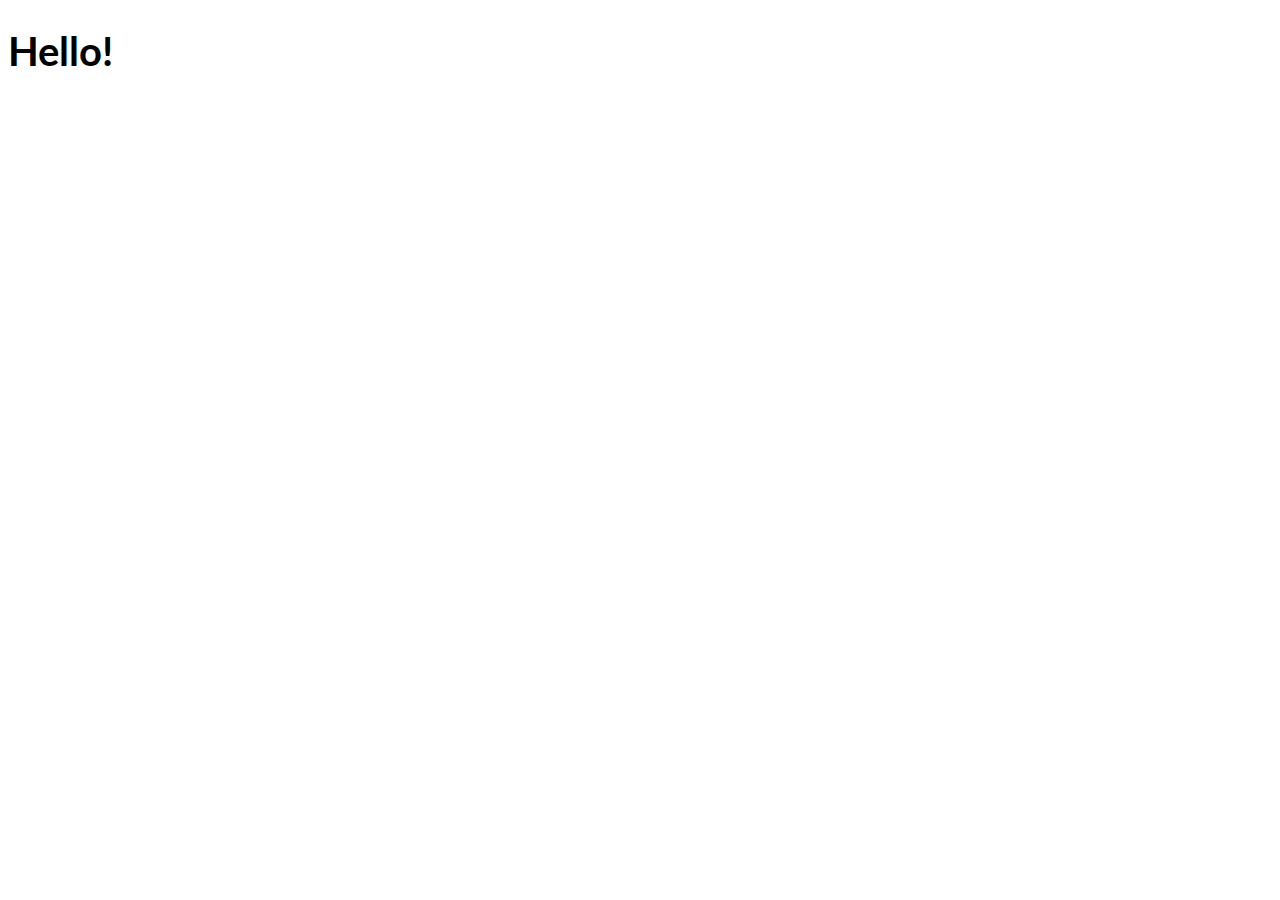
==== index.html @ 5c980ae7 "Add files via upload" ====
<!DOCTYPE html>

<html>

<title>Cydia Repo by Sean Staffiery</title>

<head>
    <link href="https://fonts.googleapis.com/css2?family=Lato&display=swap" rel="stylesheet"> 
    <link href="assets/css/style.css" rel="stylesheet">
</head>

<body>

  <section>
    <div class="content">
        <h1>Hello!</h1>
    
    </div>
  </section>


</body>

</html>
---- assets/css/style.css ----
.content {
    font-size: 20px;
    font-family: 'Lato', sans-serif;
}
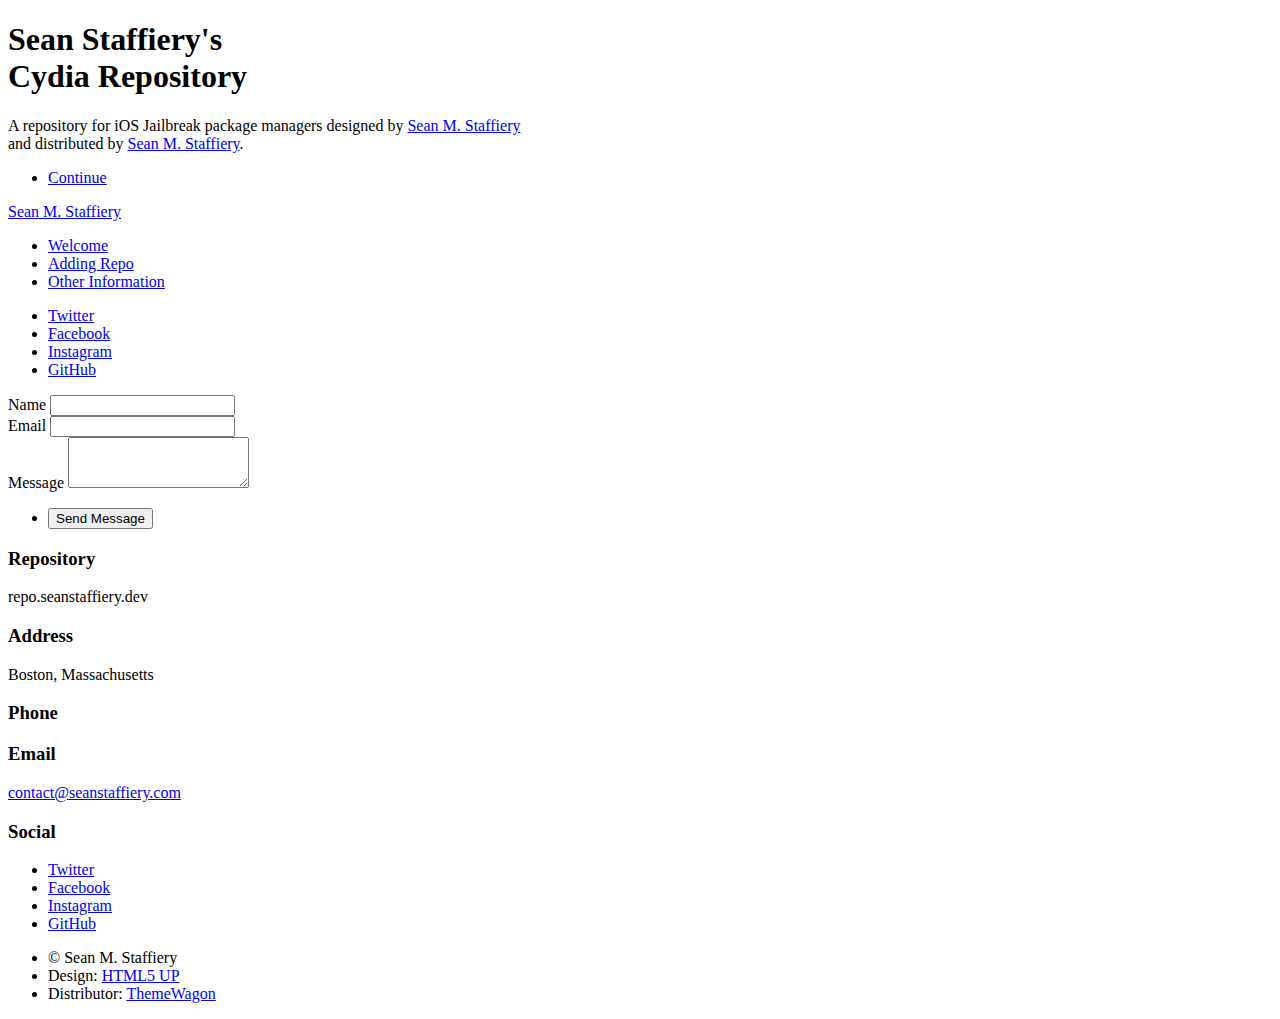
==== commit ee3a1dff: "Website" ====
--- a/index.html
+++ b/index.html
@@ -1,24 +1,117 @@
-<!DOCTYPE html>
+<!DOCTYPE HTML>
+<!--
+	Massively by HTML5 UP
+	html5up.net | @ajlkn
+	Free for personal and commercial use under the CCA 3.0 license (html5up.net/license)
+-->
+<html>
+	<head>
+		<title>Cydia Repo - Sean Staffiery</title>
+		<meta charset="utf-8" />
+		<meta name="viewport" content="width=device-width, initial-scale=1, user-scalable=no" />
+		<link rel="stylesheet" href="assets/css/main.css" />
+		<noscript><link rel="stylesheet" href="assets/css/noscript.css" /></noscript>
+	</head>
+	<body class="is-loading">
 
-<html>
+		<!-- Wrapper -->
+			<div id="wrapper" class="fade-in">
 
-<title>Cydia Repo by Sean Staffiery</title>
+				<!-- Intro -->
+					<div id="intro">
+						<h1>Sean Staffiery's<br />
+						Cydia Repository</h1>
+						<p>A repository for iOS Jailbreak package managers designed by <a href="https://seanstaffiery.com">Sean M. Staffiery</a><br />
+						and distributed by <a href="https://seanstaffiery.com">Sean M. Staffiery</a>.</p>
+						<ul class="actions">
+							<li><a href="#header" class="button icon solo fa-arrow-down scrolly">Continue</a></li>
+						</ul>
+					</div>
 
-<head>
-    <link href="https://fonts.googleapis.com/css2?family=Lato&display=swap" rel="stylesheet"> 
-    <link href="assets/css/style.css" rel="stylesheet">
-</head>
+				<!-- Header -->
+					<header id="header">
+						<a href="index.html" class="logo">Sean M. Staffiery</a>
+					</header>
 
-<body>
+				<!-- Nav -->
+					<nav id="nav">
+						<ul class="links">
+							<li class="active"><a href="index.html">Welcome</a></li>
+							<li><a href="generic.html">Adding Repo</a></li>
+							<li><a href="elements.html">Other Information</a></li>
+						</ul>
+						<ul class="icons">
+							<li><a href="https://www.twitter.com/StaffierySean" class="icon fa-twitter"><span class="label">Twitter</span></a></li>
+							<li><a href="https://www.facebook.com/SeanMStaffiery" class="icon fa-facebook"><span class="label">Facebook</span></a></li>
+							<li><a href="https://www.instagram.com/SeanMStaffiery" class="icon fa-instagram"><span class="label">Instagram</span></a></li>
+							<li><a href="https://github.com/seanstaffiery" class="icon fa-github"><span class="label">GitHub</span></a></li>
+						</ul>
+					</nav>
 
-  <section>
-    <div class="content">
-        <h1>Hello!</h1>
-    
-    </div>
-  </section>
+				<!-- Footer -->
+					<footer id="footer">
+						<section>
+							<form method="post" action="#">
+								<div class="field">
+									<label for="name">Name</label>
+									<input type="text" name="name" id="name" />
+								</div>
+								<div class="field">
+									<label for="email">Email</label>
+									<input type="text" name="email" id="email" />
+								</div>
+								<div class="field">
+									<label for="message">Message</label>
+									<textarea name="message" id="message" rows="3"></textarea>
+								</div>
+								<ul class="actions">
+									<li><input type="submit" value="Send Message" /></li>
+								</ul>
+							</form>
+						</section>
+						<section class="split contact">
+							<section class="alt">
+								<h3>Repository</h3>
+								<p>repo.seanstaffiery.dev</p>
+							</section>
+							<section>
+								<h3>Address</h3>
+								<p>Boston, Massachusetts</p>
+							</section>
+							<section>
+								<h3>Phone</h3>
+								<p><a href="#"></a></p>
+							</section>
+							<section>
+								<h3>Email</h3>
+								<p><a href="contact@seanstaffiery.com">contact@seanstaffiery.com</a></p>
+							</section>
+							<section>
+								<h3>Social</h3>
+								<ul class="icons alt">
+									<li><a href="https://www.twitter.com/StaffierySean" class="icon alt fa-twitter"><span class="label">Twitter</span></a></li>
+									<li><a href="https://www.facebook.com/SeanMStaffiery" class="icon alt fa-facebook"><span class="label">Facebook</span></a></li>
+									<li><a href="https://www.instagram.com/SeanMStaffiery" class="icon alt fa-instagram"><span class="label">Instagram</span></a></li>
+									<li><a href="https://github.com/senastaffiery" class="icon alt fa-github"><span class="label">GitHub</span></a></li>
+								</ul>
+							</section>
+						</section>
+					</footer>
 
+				<!-- Copyright -->
+					<div id="copyright">
+						<ul><li>&copy; Sean M. Staffiery</li><li>Design: <a href="https://html5up.net">HTML5 UP</a></li><li>Distributor: <a href="https://themewagon.com">ThemeWagon</a></li></ul>
+					</div>
 
-</body>
+			</div>
 
+		<!-- Scripts -->
+			<script src="assets/js/jquery.min.js"></script>
+			<script src="assets/js/jquery.scrollex.min.js"></script>
+			<script src="assets/js/jquery.scrolly.min.js"></script>
+			<script src="assets/js/skel.min.js"></script>
+			<script src="assets/js/util.js"></script>
+			<script src="assets/js/main.js"></script>
+
+	</body>
 </html>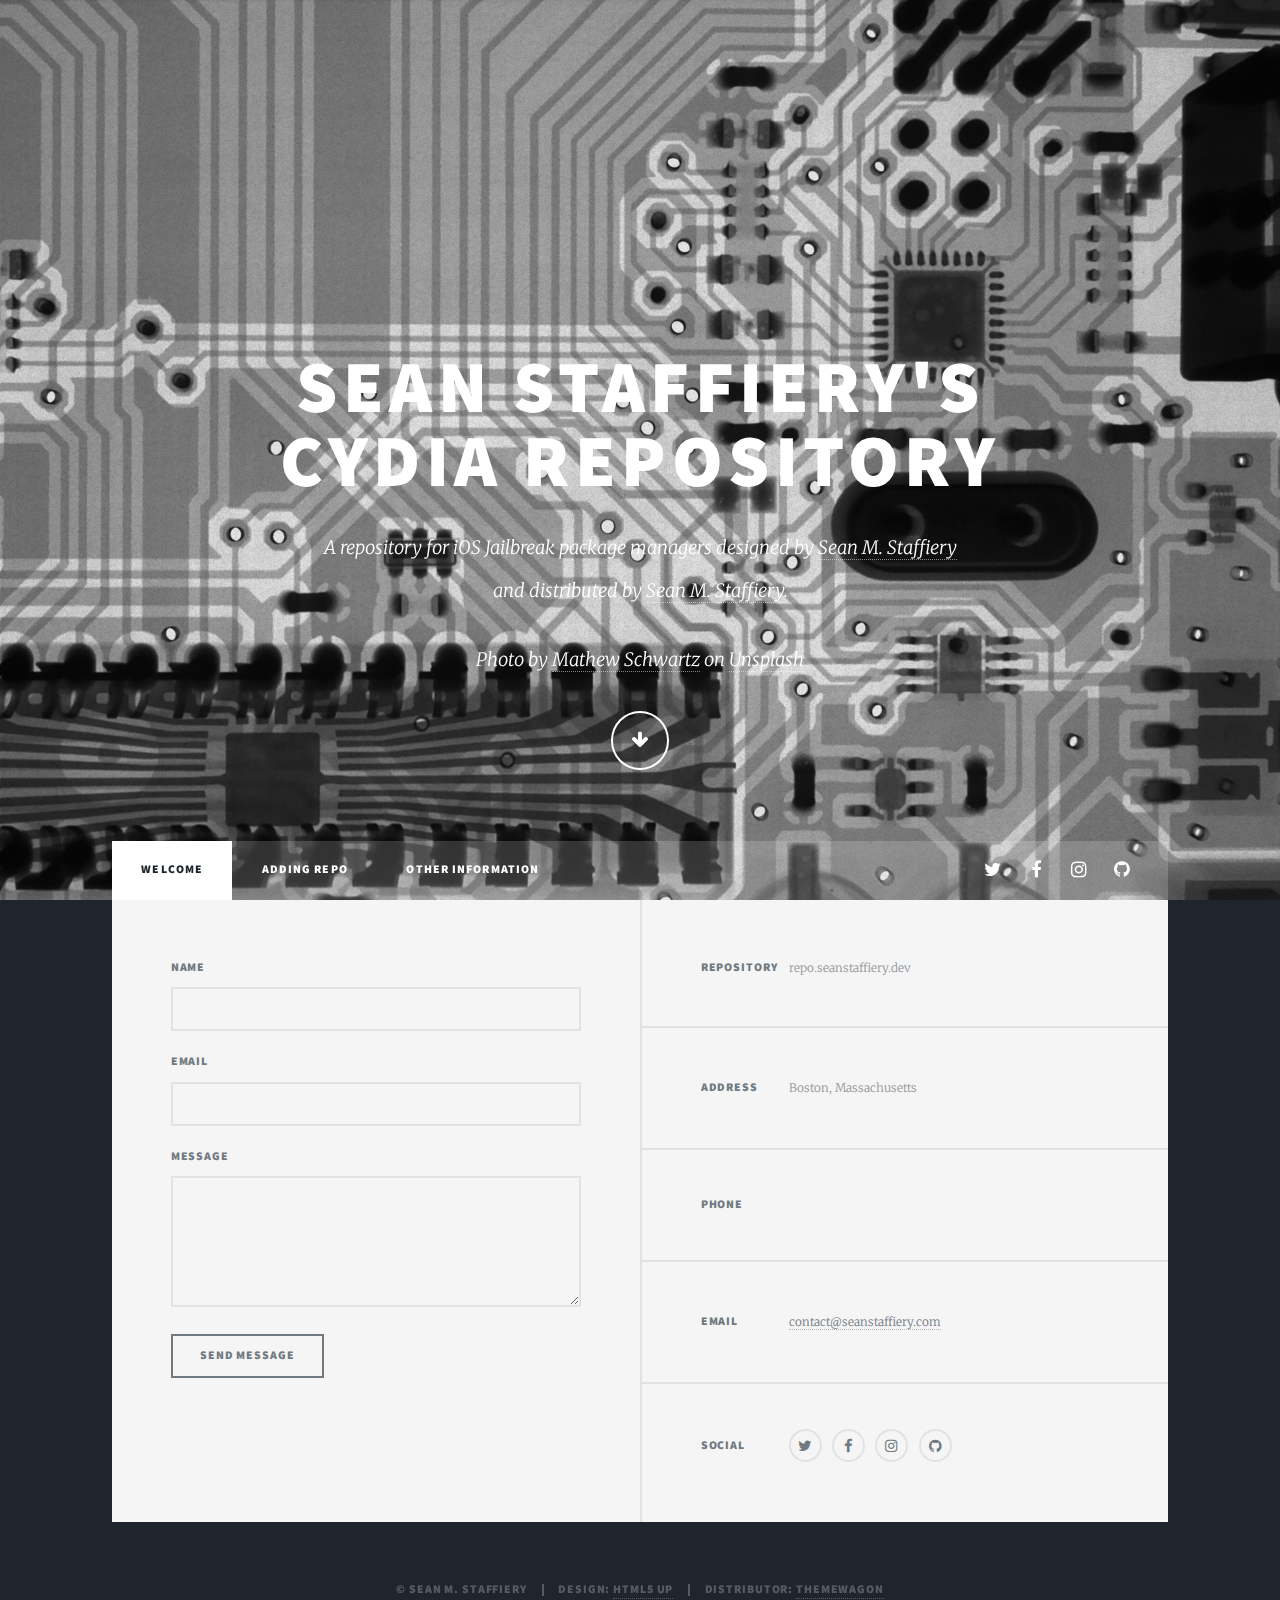
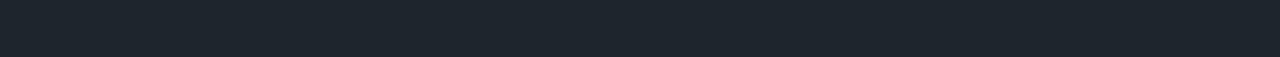
==== commit 8debb912: "Update index.html" ====
--- a/index.html
+++ b/index.html
@@ -23,6 +23,7 @@
 						Cydia Repository</h1>
 						<p>A repository for iOS Jailbreak package managers designed by <a href="https://seanstaffiery.com">Sean M. Staffiery</a><br />
 						and distributed by <a href="https://seanstaffiery.com">Sean M. Staffiery</a>.</p>
+						<p><span>Photo by <a href="https://unsplash.com/@cadop?utm_source=unsplash&amp;utm_medium=referral&amp;utm_content=creditCopyText">Mathew Schwartz</a> on <a href="https://unsplash.com/s/photos/technology?utm_source=unsplash&amp;utm_medium=referral&amp;utm_content=creditCopyText">Unsplash</a></span></p>
 						<ul class="actions">
 							<li><a href="#header" class="button icon solo fa-arrow-down scrolly">Continue</a></li>
 						</ul>
@@ -114,4 +115,4 @@
 			<script src="assets/js/main.js"></script>
 
 	</body>
-</html>+</html>
--- a/assets/css/main.css
+++ b/assets/css/main.css
@@ -0,0 +1,4482 @@
+@import url(font-awesome.min.css);
+@import url("https://fonts.googleapis.com/css?family=Merriweather:300,700,300italic,700italic|Source+Sans+Pro:900");
+
+/*
+	Massively by HTML5 UP
+	html5up.net | @ajlkn
+	Free for personal and commercial use under the CCA 3.0 license (html5up.net/license)
+*/
+
+/* Reset */
+
+	html, body, div, span, applet, object, iframe, h1, h2, h3, h4, h5, h6, p, blockquote, pre, a, abbr, acronym, address, big, cite, code, del, dfn, em, img, ins, kbd, q, s, samp, small, strike, strong, sub, sup, tt, var, b, u, i, center, dl, dt, dd, ol, ul, li, fieldset, form, label, legend, table, caption, tbody, tfoot, thead, tr, th, td, article, aside, canvas, details, embed, figure, figcaption, footer, header, hgroup, menu, nav, output, ruby, section, summary, time, mark, audio, video {
+		margin: 0;
+		padding: 0;
+		border: 0;
+		font-size: 100%;
+		font: inherit;
+		vertical-align: baseline;
+	}
+
+	article, aside, details, figcaption, figure, footer, header, hgroup, menu, nav, section {
+		display: block;
+	}
+
+	body {
+		line-height: 1;
+	}
+
+	ol, ul {
+		list-style: none;
+	}
+
+	blockquote, q {
+		quotes: none;
+	}
+
+	blockquote:before, blockquote:after, q:before, q:after {
+		content: '';
+		content: none;
+	}
+
+	table {
+		border-collapse: collapse;
+		border-spacing: 0;
+	}
+
+	body {
+		-webkit-text-size-adjust: none;
+	}
+
+/* Box Model */
+
+	*, *:before, *:after {
+		-moz-box-sizing: border-box;
+		-webkit-box-sizing: border-box;
+		box-sizing: border-box;
+	}
+
+/* Grid */
+
+	.row {
+		border-bottom: solid 1px transparent;
+		-moz-box-sizing: border-box;
+		-webkit-box-sizing: border-box;
+		box-sizing: border-box;
+	}
+
+	.row > * {
+		float: left;
+		-moz-box-sizing: border-box;
+		-webkit-box-sizing: border-box;
+		box-sizing: border-box;
+	}
+
+	.row:after, .row:before {
+		content: '';
+		display: block;
+		clear: both;
+		height: 0;
+	}
+
+	.row.uniform > * > :first-child {
+		margin-top: 0;
+	}
+
+	.row.uniform > * > :last-child {
+		margin-bottom: 0;
+	}
+
+	.row.\30 \25 > * {
+		padding: 0 0 0 0rem;
+	}
+
+	.row.\30 \25 {
+		margin: 0 0 -1px 0rem;
+	}
+
+	.row.uniform.\30 \25 > * {
+		padding: 0rem 0 0 0rem;
+	}
+
+	.row.uniform.\30 \25 {
+		margin: 0rem 0 -1px 0rem;
+	}
+
+	.row > * {
+		padding: 0 0 0 1.5rem;
+	}
+
+	.row {
+		margin: 0 0 -1px -1.5rem;
+	}
+
+	.row.uniform > * {
+		padding: 1.5rem 0 0 1.5rem;
+	}
+
+	.row.uniform {
+		margin: -1.5rem 0 -1px -1.5rem;
+	}
+
+	.row.\32 00\25 > * {
+		padding: 0 0 0 3rem;
+	}
+
+	.row.\32 00\25 {
+		margin: 0 0 -1px -3rem;
+	}
+
+	.row.uniform.\32 00\25 > * {
+		padding: 3rem 0 0 3rem;
+	}
+
+	.row.uniform.\32 00\25 {
+		margin: -3rem 0 -1px -3rem;
+	}
+
+	.row.\31 50\25 > * {
+		padding: 0 0 0 2.25rem;
+	}
+
+	.row.\31 50\25 {
+		margin: 0 0 -1px -2.25rem;
+	}
+
+	.row.uniform.\31 50\25 > * {
+		padding: 2.25rem 0 0 2.25rem;
+	}
+
+	.row.uniform.\31 50\25 {
+		margin: -2.25rem 0 -1px -2.25rem;
+	}
+
+	.row.\35 0\25 > * {
+		padding: 0 0 0 0.75rem;
+	}
+
+	.row.\35 0\25 {
+		margin: 0 0 -1px -0.75rem;
+	}
+
+	.row.uniform.\35 0\25 > * {
+		padding: 0.75rem 0 0 0.75rem;
+	}
+
+	.row.uniform.\35 0\25 {
+		margin: -0.75rem 0 -1px -0.75rem;
+	}
+
+	.row.\32 5\25 > * {
+		padding: 0 0 0 0.375rem;
+	}
+
+	.row.\32 5\25 {
+		margin: 0 0 -1px -0.375rem;
+	}
+
+	.row.uniform.\32 5\25 > * {
+		padding: 0.375rem 0 0 0.375rem;
+	}
+
+	.row.uniform.\32 5\25 {
+		margin: -0.375rem 0 -1px -0.375rem;
+	}
+
+	.\31 2u, .\31 2u\24 {
+		width: 100%;
+		clear: none;
+		margin-left: 0;
+	}
+
+	.\31 1u, .\31 1u\24 {
+		width: 91.6666666667%;
+		clear: none;
+		margin-left: 0;
+	}
+
+	.\31 0u, .\31 0u\24 {
+		width: 83.3333333333%;
+		clear: none;
+		margin-left: 0;
+	}
+
+	.\39 u, .\39 u\24 {
+		width: 75%;
+		clear: none;
+		margin-left: 0;
+	}
+
+	.\38 u, .\38 u\24 {
+		width: 66.6666666667%;
+		clear: none;
+		margin-left: 0;
+	}
+
+	.\37 u, .\37 u\24 {
+		width: 58.3333333333%;
+		clear: none;
+		margin-left: 0;
+	}
+
+	.\36 u, .\36 u\24 {
+		width: 50%;
+		clear: none;
+		margin-left: 0;
+	}
+
+	.\35 u, .\35 u\24 {
+		width: 41.6666666667%;
+		clear: none;
+		margin-left: 0;
+	}
+
+	.\34 u, .\34 u\24 {
+		width: 33.3333333333%;
+		clear: none;
+		margin-left: 0;
+	}
+
+	.\33 u, .\33 u\24 {
+		width: 25%;
+		clear: none;
+		margin-left: 0;
+	}
+
+	.\32 u, .\32 u\24 {
+		width: 16.6666666667%;
+		clear: none;
+		margin-left: 0;
+	}
+
+	.\31 u, .\31 u\24 {
+		width: 8.3333333333%;
+		clear: none;
+		margin-left: 0;
+	}
+
+	.\31 2u\24 + *,
+	.\31 1u\24 + *,
+	.\31 0u\24 + *,
+	.\39 u\24 + *,
+	.\38 u\24 + *,
+	.\37 u\24 + *,
+	.\36 u\24 + *,
+	.\35 u\24 + *,
+	.\34 u\24 + *,
+	.\33 u\24 + *,
+	.\32 u\24 + *,
+	.\31 u\24 + * {
+		clear: left;
+	}
+
+	.\-11u {
+		margin-left: 91.66667%;
+	}
+
+	.\-10u {
+		margin-left: 83.33333%;
+	}
+
+	.\-9u {
+		margin-left: 75%;
+	}
+
+	.\-8u {
+		margin-left: 66.66667%;
+	}
+
+	.\-7u {
+		margin-left: 58.33333%;
+	}
+
+	.\-6u {
+		margin-left: 50%;
+	}
+
+	.\-5u {
+		margin-left: 41.66667%;
+	}
+
+	.\-4u {
+		margin-left: 33.33333%;
+	}
+
+	.\-3u {
+		margin-left: 25%;
+	}
+
+	.\-2u {
+		margin-left: 16.66667%;
+	}
+
+	.\-1u {
+		margin-left: 8.33333%;
+	}
+
+	@media screen and (max-width: 1680px) {
+
+		.row > * {
+			padding: 0 0 0 1.5rem;
+		}
+
+		.row {
+			margin: 0 0 -1px -1.5rem;
+		}
+
+		.row.uniform > * {
+			padding: 1.5rem 0 0 1.5rem;
+		}
+
+		.row.uniform {
+			margin: -1.5rem 0 -1px -1.5rem;
+		}
+
+		.row.\32 00\25 > * {
+			padding: 0 0 0 3rem;
+		}
+
+		.row.\32 00\25 {
+			margin: 0 0 -1px -3rem;
+		}
+
+		.row.uniform.\32 00\25 > * {
+			padding: 3rem 0 0 3rem;
+		}
+
+		.row.uniform.\32 00\25 {
+			margin: -3rem 0 -1px -3rem;
+		}
+
+		.row.\31 50\25 > * {
+			padding: 0 0 0 2.25rem;
+		}
+
+		.row.\31 50\25 {
+			margin: 0 0 -1px -2.25rem;
+		}
+
+		.row.uniform.\31 50\25 > * {
+			padding: 2.25rem 0 0 2.25rem;
+		}
+
+		.row.uniform.\31 50\25 {
+			margin: -2.25rem 0 -1px -2.25rem;
+		}
+
+		.row.\35 0\25 > * {
+			padding: 0 0 0 0.75rem;
+		}
+
+		.row.\35 0\25 {
+			margin: 0 0 -1px -0.75rem;
+		}
+
+		.row.uniform.\35 0\25 > * {
+			padding: 0.75rem 0 0 0.75rem;
+		}
+
+		.row.uniform.\35 0\25 {
+			margin: -0.75rem 0 -1px -0.75rem;
+		}
+
+		.row.\32 5\25 > * {
+			padding: 0 0 0 0.375rem;
+		}
+
+		.row.\32 5\25 {
+			margin: 0 0 -1px -0.375rem;
+		}
+
+		.row.uniform.\32 5\25 > * {
+			padding: 0.375rem 0 0 0.375rem;
+		}
+
+		.row.uniform.\32 5\25 {
+			margin: -0.375rem 0 -1px -0.375rem;
+		}
+
+		.\31 2u\28xlarge\29, .\31 2u\24\28xlarge\29 {
+			width: 100%;
+			clear: none;
+			margin-left: 0;
+		}
+
+		.\31 1u\28xlarge\29, .\31 1u\24\28xlarge\29 {
+			width: 91.6666666667%;
+			clear: none;
+			margin-left: 0;
+		}
+
+		.\31 0u\28xlarge\29, .\31 0u\24\28xlarge\29 {
+			width: 83.3333333333%;
+			clear: none;
+			margin-left: 0;
+		}
+
+		.\39 u\28xlarge\29, .\39 u\24\28xlarge\29 {
+			width: 75%;
+			clear: none;
+			margin-left: 0;
+		}
+
+		.\38 u\28xlarge\29, .\38 u\24\28xlarge\29 {
+			width: 66.6666666667%;
+			clear: none;
+			margin-left: 0;
+		}
+
+		.\37 u\28xlarge\29, .\37 u\24\28xlarge\29 {
+			width: 58.3333333333%;
+			clear: none;
+			margin-left: 0;
+		}
+
+		.\36 u\28xlarge\29, .\36 u\24\28xlarge\29 {
+			width: 50%;
+			clear: none;
+			margin-left: 0;
+		}
+
+		.\35 u\28xlarge\29, .\35 u\24\28xlarge\29 {
+			width: 41.6666666667%;
+			clear: none;
+			margin-left: 0;
+		}
+
+		.\34 u\28xlarge\29, .\34 u\24\28xlarge\29 {
+			width: 33.3333333333%;
+			clear: none;
+			margin-left: 0;
+		}
+
+		.\33 u\28xlarge\29, .\33 u\24\28xlarge\29 {
+			width: 25%;
+			clear: none;
+			margin-left: 0;
+		}
+
+		.\32 u\28xlarge\29, .\32 u\24\28xlarge\29 {
+			width: 16.6666666667%;
+			clear: none;
+			margin-left: 0;
+		}
+
+		.\31 u\28xlarge\29, .\31 u\24\28xlarge\29 {
+			width: 8.3333333333%;
+			clear: none;
+			margin-left: 0;
+		}
+
+		.\31 2u\24\28xlarge\29 + *,
+		.\31 1u\24\28xlarge\29 + *,
+		.\31 0u\24\28xlarge\29 + *,
+		.\39 u\24\28xlarge\29 + *,
+		.\38 u\24\28xlarge\29 + *,
+		.\37 u\24\28xlarge\29 + *,
+		.\36 u\24\28xlarge\29 + *,
+		.\35 u\24\28xlarge\29 + *,
+		.\34 u\24\28xlarge\29 + *,
+		.\33 u\24\28xlarge\29 + *,
+		.\32 u\24\28xlarge\29 + *,
+		.\31 u\24\28xlarge\29 + * {
+			clear: left;
+		}
+
+		.\-11u\28xlarge\29 {
+			margin-left: 91.66667%;
+		}
+
+		.\-10u\28xlarge\29 {
+			margin-left: 83.33333%;
+		}
+
+		.\-9u\28xlarge\29 {
+			margin-left: 75%;
+		}
+
+		.\-8u\28xlarge\29 {
+			margin-left: 66.66667%;
+		}
+
+		.\-7u\28xlarge\29 {
+			margin-left: 58.33333%;
+		}
+
+		.\-6u\28xlarge\29 {
+			margin-left: 50%;
+		}
+
+		.\-5u\28xlarge\29 {
+			margin-left: 41.66667%;
+		}
+
+		.\-4u\28xlarge\29 {
+			margin-left: 33.33333%;
+		}
+
+		.\-3u\28xlarge\29 {
+			margin-left: 25%;
+		}
+
+		.\-2u\28xlarge\29 {
+			margin-left: 16.66667%;
+		}
+
+		.\-1u\28xlarge\29 {
+			margin-left: 8.33333%;
+		}
+
+	}
+
+	@media screen and (max-width: 1280px) {
+
+		.row > * {
+			padding: 0 0 0 1.5rem;
+		}
+
+		.row {
+			margin: 0 0 -1px -1.5rem;
+		}
+
+		.row.uniform > * {
+			padding: 1.5rem 0 0 1.5rem;
+		}
+
+		.row.uniform {
+			margin: -1.5rem 0 -1px -1.5rem;
+		}
+
+		.row.\32 00\25 > * {
+			padding: 0 0 0 3rem;
+		}
+
+		.row.\32 00\25 {
+			margin: 0 0 -1px -3rem;
+		}
+
+		.row.uniform.\32 00\25 > * {
+			padding: 3rem 0 0 3rem;
+		}
+
+		.row.uniform.\32 00\25 {
+			margin: -3rem 0 -1px -3rem;
+		}
+
+		.row.\31 50\25 > * {
+			padding: 0 0 0 2.25rem;
+		}
+
+		.row.\31 50\25 {
+			margin: 0 0 -1px -2.25rem;
+		}
+
+		.row.uniform.\31 50\25 > * {
+			padding: 2.25rem 0 0 2.25rem;
+		}
+
+		.row.uniform.\31 50\25 {
+			margin: -2.25rem 0 -1px -2.25rem;
+		}
+
+		.row.\35 0\25 > * {
+			padding: 0 0 0 0.75rem;
+		}
+
+		.row.\35 0\25 {
+			margin: 0 0 -1px -0.75rem;
+		}
+
+		.row.uniform.\35 0\25 > * {
+			padding: 0.75rem 0 0 0.75rem;
+		}
+
+		.row.uniform.\35 0\25 {
+			margin: -0.75rem 0 -1px -0.75rem;
+		}
+
+		.row.\32 5\25 > * {
+			padding: 0 0 0 0.375rem;
+		}
+
+		.row.\32 5\25 {
+			margin: 0 0 -1px -0.375rem;
+		}
+
+		.row.uniform.\32 5\25 > * {
+			padding: 0.375rem 0 0 0.375rem;
+		}
+
+		.row.uniform.\32 5\25 {
+			margin: -0.375rem 0 -1px -0.375rem;
+		}
+
+		.\31 2u\28large\29, .\31 2u\24\28large\29 {
+			width: 100%;
+			clear: none;
+			margin-left: 0;
+		}
+
+		.\31 1u\28large\29, .\31 1u\24\28large\29 {
+			width: 91.6666666667%;
+			clear: none;
+			margin-left: 0;
+		}
+
+		.\31 0u\28large\29, .\31 0u\24\28large\29 {
+			width: 83.3333333333%;
+			clear: none;
+			margin-left: 0;
+		}
+
+		.\39 u\28large\29, .\39 u\24\28large\29 {
+			width: 75%;
+			clear: none;
+			margin-left: 0;
+		}
+
+		.\38 u\28large\29, .\38 u\24\28large\29 {
+			width: 66.6666666667%;
+			clear: none;
+			margin-left: 0;
+		}
+
+		.\37 u\28large\29, .\37 u\24\28large\29 {
+			width: 58.3333333333%;
+			clear: none;
+			margin-left: 0;
+		}
+
+		.\36 u\28large\29, .\36 u\24\28large\29 {
+			width: 50%;
+			clear: none;
+			margin-left: 0;
+		}
+
+		.\35 u\28large\29, .\35 u\24\28large\29 {
+			width: 41.6666666667%;
+			clear: none;
+			margin-left: 0;
+		}
+
+		.\34 u\28large\29, .\34 u\24\28large\29 {
+			width: 33.3333333333%;
+			clear: none;
+			margin-left: 0;
+		}
+
+		.\33 u\28large\29, .\33 u\24\28large\29 {
+			width: 25%;
+			clear: none;
+			margin-left: 0;
+		}
+
+		.\32 u\28large\29, .\32 u\24\28large\29 {
+			width: 16.6666666667%;
+			clear: none;
+			margin-left: 0;
+		}
+
+		.\31 u\28large\29, .\31 u\24\28large\29 {
+			width: 8.3333333333%;
+			clear: none;
+			margin-left: 0;
+		}
+
+		.\31 2u\24\28large\29 + *,
+		.\31 1u\24\28large\29 + *,
+		.\31 0u\24\28large\29 + *,
+		.\39 u\24\28large\29 + *,
+		.\38 u\24\28large\29 + *,
+		.\37 u\24\28large\29 + *,
+		.\36 u\24\28large\29 + *,
+		.\35 u\24\28large\29 + *,
+		.\34 u\24\28large\29 + *,
+		.\33 u\24\28large\29 + *,
+		.\32 u\24\28large\29 + *,
+		.\31 u\24\28large\29 + * {
+			clear: left;
+		}
+
+		.\-11u\28large\29 {
+			margin-left: 91.66667%;
+		}
+
+		.\-10u\28large\29 {
+			margin-left: 83.33333%;
+		}
+
+		.\-9u\28large\29 {
+			margin-left: 75%;
+		}
+
+		.\-8u\28large\29 {
+			margin-left: 66.66667%;
+		}
+
+		.\-7u\28large\29 {
+			margin-left: 58.33333%;
+		}
+
+		.\-6u\28large\29 {
+			margin-left: 50%;
+		}
+
+		.\-5u\28large\29 {
+			margin-left: 41.66667%;
+		}
+
+		.\-4u\28large\29 {
+			margin-left: 33.33333%;
+		}
+
+		.\-3u\28large\29 {
+			margin-left: 25%;
+		}
+
+		.\-2u\28large\29 {
+			margin-left: 16.66667%;
+		}
+
+		.\-1u\28large\29 {
+			margin-left: 8.33333%;
+		}
+
+	}
+
+	@media screen and (max-width: 980px) {
+
+		.row > * {
+			padding: 0 0 0 1.5rem;
+		}
+
+		.row {
+			margin: 0 0 -1px -1.5rem;
+		}
+
+		.row.uniform > * {
+			padding: 1.5rem 0 0 1.5rem;
+		}
+
+		.row.uniform {
+			margin: -1.5rem 0 -1px -1.5rem;
+		}
+
+		.row.\32 00\25 > * {
+			padding: 0 0 0 3rem;
+		}
+
+		.row.\32 00\25 {
+			margin: 0 0 -1px -3rem;
+		}
+
+		.row.uniform.\32 00\25 > * {
+			padding: 3rem 0 0 3rem;
+		}
+
+		.row.uniform.\32 00\25 {
+			margin: -3rem 0 -1px -3rem;
+		}
+
+		.row.\31 50\25 > * {
+			padding: 0 0 0 2.25rem;
+		}
+
+		.row.\31 50\25 {
+			margin: 0 0 -1px -2.25rem;
+		}
+
+		.row.uniform.\31 50\25 > * {
+			padding: 2.25rem 0 0 2.25rem;
+		}
+
+		.row.uniform.\31 50\25 {
+			margin: -2.25rem 0 -1px -2.25rem;
+		}
+
+		.row.\35 0\25 > * {
+			padding: 0 0 0 0.75rem;
+		}
+
+		.row.\35 0\25 {
+			margin: 0 0 -1px -0.75rem;
+		}
+
+		.row.uniform.\35 0\25 > * {
+			padding: 0.75rem 0 0 0.75rem;
+		}
+
+		.row.uniform.\35 0\25 {
+			margin: -0.75rem 0 -1px -0.75rem;
+		}
+
+		.row.\32 5\25 > * {
+			padding: 0 0 0 0.375rem;
+		}
+
+		.row.\32 5\25 {
+			margin: 0 0 -1px -0.375rem;
+		}
+
+		.row.uniform.\32 5\25 > * {
+			padding: 0.375rem 0 0 0.375rem;
+		}
+
+		.row.uniform.\32 5\25 {
+			margin: -0.375rem 0 -1px -0.375rem;
+		}
+
+		.\31 2u\28medium\29, .\31 2u\24\28medium\29 {
+			width: 100%;
+			clear: none;
+			margin-left: 0;
+		}
+
+		.\31 1u\28medium\29, .\31 1u\24\28medium\29 {
+			width: 91.6666666667%;
+			clear: none;
+			margin-left: 0;
+		}
+
+		.\31 0u\28medium\29, .\31 0u\24\28medium\29 {
+			width: 83.3333333333%;
+			clear: none;
+			margin-left: 0;
+		}
+
+		.\39 u\28medium\29, .\39 u\24\28medium\29 {
+			width: 75%;
+			clear: none;
+			margin-left: 0;
+		}
+
+		.\38 u\28medium\29, .\38 u\24\28medium\29 {
+			width: 66.6666666667%;
+			clear: none;
+			margin-left: 0;
+		}
+
+		.\37 u\28medium\29, .\37 u\24\28medium\29 {
+			width: 58.3333333333%;
+			clear: none;
+			margin-left: 0;
+		}
+
+		.\36 u\28medium\29, .\36 u\24\28medium\29 {
+			width: 50%;
+			clear: none;
+			margin-left: 0;
+		}
+
+		.\35 u\28medium\29, .\35 u\24\28medium\29 {
+			width: 41.6666666667%;
+			clear: none;
+			margin-left: 0;
+		}
+
+		.\34 u\28medium\29, .\34 u\24\28medium\29 {
+			width: 33.3333333333%;
+			clear: none;
+			margin-left: 0;
+		}
+
+		.\33 u\28medium\29, .\33 u\24\28medium\29 {
+			width: 25%;
+			clear: none;
+			margin-left: 0;
+		}
+
+		.\32 u\28medium\29, .\32 u\24\28medium\29 {
+			width: 16.6666666667%;
+			clear: none;
+			margin-left: 0;
+		}
+
+		.\31 u\28medium\29, .\31 u\24\28medium\29 {
+			width: 8.3333333333%;
+			clear: none;
+			margin-left: 0;
+		}
+
+		.\31 2u\24\28medium\29 + *,
+		.\31 1u\24\28medium\29 + *,
+		.\31 0u\24\28medium\29 + *,
+		.\39 u\24\28medium\29 + *,
+		.\38 u\24\28medium\29 + *,
+		.\37 u\24\28medium\29 + *,
+		.\36 u\24\28medium\29 + *,
+		.\35 u\24\28medium\29 + *,
+		.\34 u\24\28medium\29 + *,
+		.\33 u\24\28medium\29 + *,
+		.\32 u\24\28medium\29 + *,
+		.\31 u\24\28medium\29 + * {
+			clear: left;
+		}
+
+		.\-11u\28medium\29 {
+			margin-left: 91.66667%;
+		}
+
+		.\-10u\28medium\29 {
+			margin-left: 83.33333%;
+		}
+
+		.\-9u\28medium\29 {
+			margin-left: 75%;
+		}
+
+		.\-8u\28medium\29 {
+			margin-left: 66.66667%;
+		}
+
+		.\-7u\28medium\29 {
+			margin-left: 58.33333%;
+		}
+
+		.\-6u\28medium\29 {
+			margin-left: 50%;
+		}
+
+		.\-5u\28medium\29 {
+			margin-left: 41.66667%;
+		}
+
+		.\-4u\28medium\29 {
+			margin-left: 33.33333%;
+		}
+
+		.\-3u\28medium\29 {
+			margin-left: 25%;
+		}
+
+		.\-2u\28medium\29 {
+			margin-left: 16.66667%;
+		}
+
+		.\-1u\28medium\29 {
+			margin-left: 8.33333%;
+		}
+
+	}
+
+	@media screen and (max-width: 736px) {
+
+		.row > * {
+			padding: 0 0 0 1.5rem;
+		}
+
+		.row {
+			margin: 0 0 -1px -1.5rem;
+		}
+
+		.row.uniform > * {
+			padding: 1.5rem 0 0 1.5rem;
+		}
+
+		.row.uniform {
+			margin: -1.5rem 0 -1px -1.5rem;
+		}
+
+		.row.\32 00\25 > * {
+			padding: 0 0 0 3rem;
+		}
+
+		.row.\32 00\25 {
+			margin: 0 0 -1px -3rem;
+		}
+
+		.row.uniform.\32 00\25 > * {
+			padding: 3rem 0 0 3rem;
+		}
+
+		.row.uniform.\32 00\25 {
+			margin: -3rem 0 -1px -3rem;
+		}
+
+		.row.\31 50\25 > * {
+			padding: 0 0 0 2.25rem;
+		}
+
+		.row.\31 50\25 {
+			margin: 0 0 -1px -2.25rem;
+		}
+
+		.row.uniform.\31 50\25 > * {
+			padding: 2.25rem 0 0 2.25rem;
+		}
+
+		.row.uniform.\31 50\25 {
+			margin: -2.25rem 0 -1px -2.25rem;
+		}
+
+		.row.\35 0\25 > * {
+			padding: 0 0 0 0.75rem;
+		}
+
+		.row.\35 0\25 {
+			margin: 0 0 -1px -0.75rem;
+		}
+
+		.row.uniform.\35 0\25 > * {
+			padding: 0.75rem 0 0 0.75rem;
+		}
+
+		.row.uniform.\35 0\25 {
+			margin: -0.75rem 0 -1px -0.75rem;
+		}
+
+		.row.\32 5\25 > * {
+			padding: 0 0 0 0.375rem;
+		}
+
+		.row.\32 5\25 {
+			margin: 0 0 -1px -0.375rem;
+		}
+
+		.row.uniform.\32 5\25 > * {
+			padding: 0.375rem 0 0 0.375rem;
+		}
+
+		.row.uniform.\32 5\25 {
+			margin: -0.375rem 0 -1px -0.375rem;
+		}
+
+		.\31 2u\28small\29, .\31 2u\24\28small\29 {
+			width: 100%;
+			clear: none;
+			margin-left: 0;
+		}
+
+		.\31 1u\28small\29, .\31 1u\24\28small\29 {
+			width: 91.6666666667%;
+			clear: none;
+			margin-left: 0;
+		}
+
+		.\31 0u\28small\29, .\31 0u\24\28small\29 {
+			width: 83.3333333333%;
+			clear: none;
+			margin-left: 0;
+		}
+
+		.\39 u\28small\29, .\39 u\24\28small\29 {
+			width: 75%;
+			clear: none;
+			margin-left: 0;
+		}
+
+		.\38 u\28small\29, .\38 u\24\28small\29 {
+			width: 66.6666666667%;
+			clear: none;
+			margin-left: 0;
+		}
+
+		.\37 u\28small\29, .\37 u\24\28small\29 {
+			width: 58.3333333333%;
+			clear: none;
+			margin-left: 0;
+		}
+
+		.\36 u\28small\29, .\36 u\24\28small\29 {
+			width: 50%;
+			clear: none;
+			margin-left: 0;
+		}
+
+		.\35 u\28small\29, .\35 u\24\28small\29 {
+			width: 41.6666666667%;
+			clear: none;
+			margin-left: 0;
+		}
+
+		.\34 u\28small\29, .\34 u\24\28small\29 {
+			width: 33.3333333333%;
+			clear: none;
+			margin-left: 0;
+		}
+
+		.\33 u\28small\29, .\33 u\24\28small\29 {
+			width: 25%;
+			clear: none;
+			margin-left: 0;
+		}
+
+		.\32 u\28small\29, .\32 u\24\28small\29 {
+			width: 16.6666666667%;
+			clear: none;
+			margin-left: 0;
+		}
+
+		.\31 u\28small\29, .\31 u\24\28small\29 {
+			width: 8.3333333333%;
+			clear: none;
+			margin-left: 0;
+		}
+
+		.\31 2u\24\28small\29 + *,
+		.\31 1u\24\28small\29 + *,
+		.\31 0u\24\28small\29 + *,
+		.\39 u\24\28small\29 + *,
+		.\38 u\24\28small\29 + *,
+		.\37 u\24\28small\29 + *,
+		.\36 u\24\28small\29 + *,
+		.\35 u\24\28small\29 + *,
+		.\34 u\24\28small\29 + *,
+		.\33 u\24\28small\29 + *,
+		.\32 u\24\28small\29 + *,
+		.\31 u\24\28small\29 + * {
+			clear: left;
+		}
+
+		.\-11u\28small\29 {
+			margin-left: 91.66667%;
+		}
+
+		.\-10u\28small\29 {
+			margin-left: 83.33333%;
+		}
+
+		.\-9u\28small\29 {
+			margin-left: 75%;
+		}
+
+		.\-8u\28small\29 {
+			margin-left: 66.66667%;
+		}
+
+		.\-7u\28small\29 {
+			margin-left: 58.33333%;
+		}
+
+		.\-6u\28small\29 {
+			margin-left: 50%;
+		}
+
+		.\-5u\28small\29 {
+			margin-left: 41.66667%;
+		}
+
+		.\-4u\28small\29 {
+			margin-left: 33.33333%;
+		}
+
+		.\-3u\28small\29 {
+			margin-left: 25%;
+		}
+
+		.\-2u\28small\29 {
+			margin-left: 16.66667%;
+		}
+
+		.\-1u\28small\29 {
+			margin-left: 8.33333%;
+		}
+
+	}
+
+	@media screen and (max-width: 480px) {
+
+		.row > * {
+			padding: 0 0 0 1.5rem;
+		}
+
+		.row {
+			margin: 0 0 -1px -1.5rem;
+		}
+
+		.row.uniform > * {
+			padding: 1.5rem 0 0 1.5rem;
+		}
+
+		.row.uniform {
+			margin: -1.5rem 0 -1px -1.5rem;
+		}
+
+		.row.\32 00\25 > * {
+			padding: 0 0 0 3rem;
+		}
+
+		.row.\32 00\25 {
+			margin: 0 0 -1px -3rem;
+		}
+
+		.row.uniform.\32 00\25 > * {
+			padding: 3rem 0 0 3rem;
+		}
+
+		.row.uniform.\32 00\25 {
+			margin: -3rem 0 -1px -3rem;
+		}
+
+		.row.\31 50\25 > * {
+			padding: 0 0 0 2.25rem;
+		}
+
+		.row.\31 50\25 {
+			margin: 0 0 -1px -2.25rem;
+		}
+
+		.row.uniform.\31 50\25 > * {
+			padding: 2.25rem 0 0 2.25rem;
+		}
+
+		.row.uniform.\31 50\25 {
+			margin: -2.25rem 0 -1px -2.25rem;
+		}
+
+		.row.\35 0\25 > * {
+			padding: 0 0 0 0.75rem;
+		}
+
+		.row.\35 0\25 {
+			margin: 0 0 -1px -0.75rem;
+		}
+
+		.row.uniform.\35 0\25 > * {
+			padding: 0.75rem 0 0 0.75rem;
+		}
+
+		.row.uniform.\35 0\25 {
+			margin: -0.75rem 0 -1px -0.75rem;
+		}
+
+		.row.\32 5\25 > * {
+			padding: 0 0 0 0.375rem;
+		}
+
+		.row.\32 5\25 {
+			margin: 0 0 -1px -0.375rem;
+		}
+
+		.row.uniform.\32 5\25 > * {
+			padding: 0.375rem 0 0 0.375rem;
+		}
+
+		.row.uniform.\32 5\25 {
+			margin: -0.375rem 0 -1px -0.375rem;
+		}
+
+		.\31 2u\28xsmall\29, .\31 2u\24\28xsmall\29 {
+			width: 100%;
+			clear: none;
+			margin-left: 0;
+		}
+
+		.\31 1u\28xsmall\29, .\31 1u\24\28xsmall\29 {
+			width: 91.6666666667%;
+			clear: none;
+			margin-left: 0;
+		}
+
+		.\31 0u\28xsmall\29, .\31 0u\24\28xsmall\29 {
+			width: 83.3333333333%;
+			clear: none;
+			margin-left: 0;
+		}
+
+		.\39 u\28xsmall\29, .\39 u\24\28xsmall\29 {
+			width: 75%;
+			clear: none;
+			margin-left: 0;
+		}
+
+		.\38 u\28xsmall\29, .\38 u\24\28xsmall\29 {
+			width: 66.6666666667%;
+			clear: none;
+			margin-left: 0;
+		}
+
+		.\37 u\28xsmall\29, .\37 u\24\28xsmall\29 {
+			width: 58.3333333333%;
+			clear: none;
+			margin-left: 0;
+		}
+
+		.\36 u\28xsmall\29, .\36 u\24\28xsmall\29 {
+			width: 50%;
+			clear: none;
+			margin-left: 0;
+		}
+
+		.\35 u\28xsmall\29, .\35 u\24\28xsmall\29 {
+			width: 41.6666666667%;
+			clear: none;
+			margin-left: 0;
+		}
+
+		.\34 u\28xsmall\29, .\34 u\24\28xsmall\29 {
+			width: 33.3333333333%;
+			clear: none;
+			margin-left: 0;
+		}
+
+		.\33 u\28xsmall\29, .\33 u\24\28xsmall\29 {
+			width: 25%;
+			clear: none;
+			margin-left: 0;
+		}
+
+		.\32 u\28xsmall\29, .\32 u\24\28xsmall\29 {
+			width: 16.6666666667%;
+			clear: none;
+			margin-left: 0;
+		}
+
+		.\31 u\28xsmall\29, .\31 u\24\28xsmall\29 {
+			width: 8.3333333333%;
+			clear: none;
+			margin-left: 0;
+		}
+
+		.\31 2u\24\28xsmall\29 + *,
+		.\31 1u\24\28xsmall\29 + *,
+		.\31 0u\24\28xsmall\29 + *,
+		.\39 u\24\28xsmall\29 + *,
+		.\38 u\24\28xsmall\29 + *,
+		.\37 u\24\28xsmall\29 + *,
+		.\36 u\24\28xsmall\29 + *,
+		.\35 u\24\28xsmall\29 + *,
+		.\34 u\24\28xsmall\29 + *,
+		.\33 u\24\28xsmall\29 + *,
+		.\32 u\24\28xsmall\29 + *,
+		.\31 u\24\28xsmall\29 + * {
+			clear: left;
+		}
+
+		.\-11u\28xsmall\29 {
+			margin-left: 91.66667%;
+		}
+
+		.\-10u\28xsmall\29 {
+			margin-left: 83.33333%;
+		}
+
+		.\-9u\28xsmall\29 {
+			margin-left: 75%;
+		}
+
+		.\-8u\28xsmall\29 {
+			margin-left: 66.66667%;
+		}
+
+		.\-7u\28xsmall\29 {
+			margin-left: 58.33333%;
+		}
+
+		.\-6u\28xsmall\29 {
+			margin-left: 50%;
+		}
+
+		.\-5u\28xsmall\29 {
+			margin-left: 41.66667%;
+		}
+
+		.\-4u\28xsmall\29 {
+			margin-left: 33.33333%;
+		}
+
+		.\-3u\28xsmall\29 {
+			margin-left: 25%;
+		}
+
+		.\-2u\28xsmall\29 {
+			margin-left: 16.66667%;
+		}
+
+		.\-1u\28xsmall\29 {
+			margin-left: 8.33333%;
+		}
+
+	}
+
+	@media screen and (max-width: 360px) {
+
+		.row > * {
+			padding: 0 0 0 1.5rem;
+		}
+
+		.row {
+			margin: 0 0 -1px -1.5rem;
+		}
+
+		.row.uniform > * {
+			padding: 1.5rem 0 0 1.5rem;
+		}
+
+		.row.uniform {
+			margin: -1.5rem 0 -1px -1.5rem;
+		}
+
+		.row.\32 00\25 > * {
+			padding: 0 0 0 3rem;
+		}
+
+		.row.\32 00\25 {
+			margin: 0 0 -1px -3rem;
+		}
+
+		.row.uniform.\32 00\25 > * {
+			padding: 3rem 0 0 3rem;
+		}
+
+		.row.uniform.\32 00\25 {
+			margin: -3rem 0 -1px -3rem;
+		}
+
+		.row.\31 50\25 > * {
+			padding: 0 0 0 2.25rem;
+		}
+
+		.row.\31 50\25 {
+			margin: 0 0 -1px -2.25rem;
+		}
+
+		.row.uniform.\31 50\25 > * {
+			padding: 2.25rem 0 0 2.25rem;
+		}
+
+		.row.uniform.\31 50\25 {
+			margin: -2.25rem 0 -1px -2.25rem;
+		}
+
+		.row.\35 0\25 > * {
+			padding: 0 0 0 0.75rem;
+		}
+
+		.row.\35 0\25 {
+			margin: 0 0 -1px -0.75rem;
+		}
+
+		.row.uniform.\35 0\25 > * {
+			padding: 0.75rem 0 0 0.75rem;
+		}
+
+		.row.uniform.\35 0\25 {
+			margin: -0.75rem 0 -1px -0.75rem;
+		}
+
+		.row.\32 5\25 > * {
+			padding: 0 0 0 0.375rem;
+		}
+
+		.row.\32 5\25 {
+			margin: 0 0 -1px -0.375rem;
+		}
+
+		.row.uniform.\32 5\25 > * {
+			padding: 0.375rem 0 0 0.375rem;
+		}
+
+		.row.uniform.\32 5\25 {
+			margin: -0.375rem 0 -1px -0.375rem;
+		}
+
+		.\31 2u\28xxsmall\29, .\31 2u\24\28xxsmall\29 {
+			width: 100%;
+			clear: none;
+			margin-left: 0;
+		}
+
+		.\31 1u\28xxsmall\29, .\31 1u\24\28xxsmall\29 {
+			width: 91.6666666667%;
+			clear: none;
+			margin-left: 0;
+		}
+
+		.\31 0u\28xxsmall\29, .\31 0u\24\28xxsmall\29 {
+			width: 83.3333333333%;
+			clear: none;
+			margin-left: 0;
+		}
+
+		.\39 u\28xxsmall\29, .\39 u\24\28xxsmall\29 {
+			width: 75%;
+			clear: none;
+			margin-left: 0;
+		}
+
+		.\38 u\28xxsmall\29, .\38 u\24\28xxsmall\29 {
+			width: 66.6666666667%;
+			clear: none;
+			margin-left: 0;
+		}
+
+		.\37 u\28xxsmall\29, .\37 u\24\28xxsmall\29 {
+			width: 58.3333333333%;
+			clear: none;
+			margin-left: 0;
+		}
+
+		.\36 u\28xxsmall\29, .\36 u\24\28xxsmall\29 {
+			width: 50%;
+			clear: none;
+			margin-left: 0;
+		}
+
+		.\35 u\28xxsmall\29, .\35 u\24\28xxsmall\29 {
+			width: 41.6666666667%;
+			clear: none;
+			margin-left: 0;
+		}
+
+		.\34 u\28xxsmall\29, .\34 u\24\28xxsmall\29 {
+			width: 33.3333333333%;
+			clear: none;
+			margin-left: 0;
+		}
+
+		.\33 u\28xxsmall\29, .\33 u\24\28xxsmall\29 {
+			width: 25%;
+			clear: none;
+			margin-left: 0;
+		}
+
+		.\32 u\28xxsmall\29, .\32 u\24\28xxsmall\29 {
+			width: 16.6666666667%;
+			clear: none;
+			margin-left: 0;
+		}
+
+		.\31 u\28xxsmall\29, .\31 u\24\28xxsmall\29 {
+			width: 8.3333333333%;
+			clear: none;
+			margin-left: 0;
+		}
+
+		.\31 2u\24\28xxsmall\29 + *,
+		.\31 1u\24\28xxsmall\29 + *,
+		.\31 0u\24\28xxsmall\29 + *,
+		.\39 u\24\28xxsmall\29 + *,
+		.\38 u\24\28xxsmall\29 + *,
+		.\37 u\24\28xxsmall\29 + *,
+		.\36 u\24\28xxsmall\29 + *,
+		.\35 u\24\28xxsmall\29 + *,
+		.\34 u\24\28xxsmall\29 + *,
+		.\33 u\24\28xxsmall\29 + *,
+		.\32 u\24\28xxsmall\29 + *,
+		.\31 u\24\28xxsmall\29 + * {
+			clear: left;
+		}
+
+		.\-11u\28xxsmall\29 {
+			margin-left: 91.66667%;
+		}
+
+		.\-10u\28xxsmall\29 {
+			margin-left: 83.33333%;
+		}
+
+		.\-9u\28xxsmall\29 {
+			margin-left: 75%;
+		}
+
+		.\-8u\28xxsmall\29 {
+			margin-left: 66.66667%;
+		}
+
+		.\-7u\28xxsmall\29 {
+			margin-left: 58.33333%;
+		}
+
+		.\-6u\28xxsmall\29 {
+			margin-left: 50%;
+		}
+
+		.\-5u\28xxsmall\29 {
+			margin-left: 41.66667%;
+		}
+
+		.\-4u\28xxsmall\29 {
+			margin-left: 33.33333%;
+		}
+
+		.\-3u\28xxsmall\29 {
+			margin-left: 25%;
+		}
+
+		.\-2u\28xxsmall\29 {
+			margin-left: 16.66667%;
+		}
+
+		.\-1u\28xxsmall\29 {
+			margin-left: 8.33333%;
+		}
+
+	}
+
+/* Basic */
+
+	@-ms-viewport {
+		width: device-width;
+	}
+
+	body {
+		-ms-overflow-style: scrollbar;
+	}
+
+	@media screen and (max-width: 480px) {
+
+		html, body {
+			min-width: 320px;
+		}
+
+	}
+
+	body {
+		background-color: #1e252d;
+	}
+
+		body.is-loading *, body.is-loading *:before, body.is-loading *:after {
+			-moz-animation: none !important;
+			-webkit-animation: none !important;
+			-ms-animation: none !important;
+			animation: none !important;
+			-moz-transition: none !important;
+			-webkit-transition: none !important;
+			-ms-transition: none !important;
+			transition: none !important;
+		}
+
+/* Type */
+
+	html {
+		font-size: 16pt;
+	}
+
+		@media screen and (max-width: 1680px) {
+
+			html {
+				font-size: 12pt;
+			}
+
+		}
+
+		@media screen and (max-width: 1280px) {
+
+			html {
+				font-size: 11pt;
+			}
+
+		}
+
+		@media screen and (max-width: 360px) {
+
+			html {
+				font-size: 10pt;
+			}
+
+		}
+
+	body {
+		color: #212931;
+	}
+
+	body, input, select, textarea {
+		font-family: "Merriweather", Georgia, serif;
+		font-weight: 300;
+		font-size: 1rem;
+		line-height: 2.375;
+	}
+
+	a {
+		-moz-transition: color 0.2s ease-in-out, background-color 0.2s ease-in-out, border-color 0.2s ease-in-out, box-shadow 0.2s ease-in-out;
+		-webkit-transition: color 0.2s ease-in-out, background-color 0.2s ease-in-out, border-color 0.2s ease-in-out, box-shadow 0.2s ease-in-out;
+		-ms-transition: color 0.2s ease-in-out, background-color 0.2s ease-in-out, border-color 0.2s ease-in-out, box-shadow 0.2s ease-in-out;
+		transition: color 0.2s ease-in-out, background-color 0.2s ease-in-out, border-color 0.2s ease-in-out, box-shadow 0.2s ease-in-out;
+		border-bottom: dotted 1px;
+		text-decoration: none;
+	}
+
+		a:hover {
+			border-bottom-color: transparent;
+		}
+
+	strong, b {
+		font-weight: 600;
+	}
+
+	em, i {
+		font-style: italic;
+	}
+
+	p {
+		text-align: justify;
+		margin: 0 0 2rem 0;
+	}
+
+	h1, h2, h3, h4, h5, h6 {
+		font-family: "Source Sans Pro", Helvetica, sans-serif;
+		font-weight: 900;
+		line-height: 1.5;
+		letter-spacing: 0.075em;
+		text-transform: uppercase;
+		margin: 0 0 1rem 0;
+	}
+
+		h1 a, h2 a, h3 a, h4 a, h5 a, h6 a {
+			border-bottom: 0;
+			color: inherit;
+			text-decoration: none;
+		}
+
+	h1 {
+		font-size: 4rem;
+		line-height: 1.1;
+		margin: 0 0 2rem 0;
+	}
+
+	h2 {
+		font-size: 1.75rem;
+		line-height: 1.3;
+		margin: 0 0 1.5rem 0;
+	}
+
+	h3 {
+		font-size: 1.25rem;
+		margin: 0 0 1.5rem 0;
+	}
+
+	h4 {
+		font-size: 1rem;
+	}
+
+	h5 {
+		font-size: 0.9rem;
+	}
+
+	h6 {
+		font-size: 0.8rem;
+	}
+
+	sub {
+		font-size: 0.8rem;
+		position: relative;
+		top: 0.5rem;
+	}
+
+	sup {
+		font-size: 0.8rem;
+		position: relative;
+		top: -0.5rem;
+	}
+
+	blockquote {
+		border-left: solid 4px;
+		font-style: italic;
+		margin: 0 0 2rem 0;
+		padding: 0.5rem 0 0.5rem 2rem;
+	}
+
+	code {
+		border: solid 2px;
+		font-family: "Courier New", monospace;
+		font-size: 0.9rem;
+		margin: 0 0.25rem;
+		padding: 0.25rem 0.65rem;
+	}
+
+	pre {
+		-webkit-overflow-scrolling: touch;
+		font-family: "Courier New", monospace;
+		font-size: 0.9rem;
+		margin: 0 0 2rem 0;
+	}
+
+		pre code {
+			display: block;
+			line-height: 1.75;
+			padding: 1rem 1.5rem;
+			overflow-x: auto;
+		}
+
+	hr {
+		border: 0;
+		border-bottom: solid 2px;
+		margin: 3rem 0;
+	}
+
+		hr.major {
+			margin: 5rem 0;
+		}
+
+	.align-left {
+		text-align: left;
+	}
+
+	.align-center {
+		text-align: center;
+	}
+
+	.align-right {
+		text-align: right;
+	}
+
+	input, select, textarea {
+		color: #212931;
+	}
+
+	a {
+		color: #212931;
+		border-bottom-color: rgba(33, 41, 49, 0.5);
+	}
+
+		a:hover {
+			border-bottom-color: transparent;
+			color: #18bfef !important;
+		}
+
+	strong, b {
+		color: #212931;
+	}
+
+	h1, h2, h3, h4, h5, h6 {
+		color: #212931;
+	}
+
+	blockquote {
+		border-left-color: #eeeeee;
+	}
+
+	code {
+		background: rgba(220, 220, 220, 0.25);
+		border-color: #eeeeee;
+	}
+
+	hr {
+		border-bottom-color: #eeeeee;
+	}
+
+/* Box */
+
+	.box {
+		border: solid 2px;
+		margin-bottom: 2rem;
+		padding: 1.5rem;
+	}
+
+		.box > :last-child,
+		.box > :last-child > :last-child,
+		.box > :last-child > :last-child > :last-child {
+			margin-bottom: 0;
+		}
+
+		.box.alt {
+			border: 0;
+			border-radius: 0;
+			padding: 0;
+		}
+
+	.box {
+		border-color: #eeeeee;
+	}
+
+/* Button */
+
+	input[type="submit"],
+	input[type="reset"],
+	input[type="button"],
+	button,
+	.button {
+		-moz-appearance: none;
+		-webkit-appearance: none;
+		-ms-appearance: none;
+		appearance: none;
+		-moz-transition: background-color 0.2s ease-in-out, box-shadow 0.2s ease-in-out, color 0.2s ease-in-out;
+		-webkit-transition: background-color 0.2s ease-in-out, box-shadow 0.2s ease-in-out, color 0.2s ease-in-out;
+		-ms-transition: background-color 0.2s ease-in-out, box-shadow 0.2s ease-in-out, color 0.2s ease-in-out;
+		transition: background-color 0.2s ease-in-out, box-shadow 0.2s ease-in-out, color 0.2s ease-in-out;
+		border: 0;
+		cursor: pointer;
+		display: inline-block;
+		font-family: "Source Sans Pro", Helvetica, sans-serif;
+		font-size: 0.8rem;
+		font-weight: 900;
+		letter-spacing: 0.075em;
+		height: 3rem;
+		line-height: 3rem;
+		padding: 0 2rem;
+		text-align: center;
+		text-decoration: none;
+		text-transform: uppercase;
+		white-space: nowrap;
+	}
+
+		input[type="submit"].icon:before,
+		input[type="reset"].icon:before,
+		input[type="button"].icon:before,
+		button.icon:before,
+		.button.icon:before {
+			margin-right: 0.5rem;
+		}
+
+		input[type="submit"].icon.solo,
+		input[type="reset"].icon.solo,
+		input[type="button"].icon.solo,
+		button.icon.solo,
+		.button.icon.solo {
+			position: relative;
+			width: 4rem;
+			height: 4rem;
+			line-height: 4rem;
+			border-radius: 4rem;
+			text-indent: 4rem;
+			overflow: hidden;
+			padding: 0;
+			white-space: nowrap;
+		}
+
+			input[type="submit"].icon.solo:before,
+			input[type="reset"].icon.solo:before,
+			input[type="button"].icon.solo:before,
+			button.icon.solo:before,
+			.button.icon.solo:before {
+				position: absolute;
+				display: block;
+				top: 0;
+				left: 0;
+				width: inherit;
+				height: inherit;
+				line-height: inherit;
+				font-size: 1.25rem;
+				margin-right: 0;
+				text-align: center;
+				text-indent: 0;
+			}
+
+		input[type="submit"].fit,
+		input[type="reset"].fit,
+		input[type="button"].fit,
+		button.fit,
+		.button.fit {
+			display: block;
+			margin: 0 0 1rem 0;
+			width: 100%;
+		}
+
+		input[type="submit"].small,
+		input[type="reset"].small,
+		input[type="button"].small,
+		button.small,
+		.button.small {
+			font-size: 0.7rem;
+			height: 2.5rem;
+			line-height: 2.5rem;
+			padding: 0 1.5rem;
+		}
+
+		input[type="submit"].big,
+		input[type="reset"].big,
+		input[type="button"].big,
+		button.big,
+		.button.big {
+			font-size: 0.9rem;
+			height: 3.5rem;
+			line-height: 3.5rem;
+			padding: 0 2.75rem;
+		}
+
+		@media screen and (max-width: 980px) {
+
+			input[type="submit"],
+			input[type="reset"],
+			input[type="button"],
+			button,
+			.button {
+				font-size: 0.9rem;
+				height: 3.25rem;
+				line-height: 3.25rem;
+			}
+
+				input[type="submit"].big,
+				input[type="reset"].big,
+				input[type="button"].big,
+				button.big,
+				.button.big {
+					font-size: 1rem;
+					height: 3.75rem;
+					line-height: 3.75rem;
+				}
+
+		}
+
+		input[type="submit"].disabled, input[type="submit"]:disabled,
+		input[type="reset"].disabled,
+		input[type="reset"]:disabled,
+		input[type="button"].disabled,
+		input[type="button"]:disabled,
+		button.disabled,
+		button:disabled,
+		.button.disabled,
+		.button:disabled {
+			-moz-pointer-events: none;
+			-webkit-pointer-events: none;
+			-ms-pointer-events: none;
+			pointer-events: none;
+			opacity: 0.25;
+		}
+
+	input[type="submit"],
+	input[type="reset"],
+	input[type="button"],
+	button,
+	.button {
+		background-color: transparent;
+		box-shadow: inset 0 0 0 2px #212931;
+		color: #212931 !important;
+	}
+
+		input[type="submit"]:hover,
+		input[type="reset"]:hover,
+		input[type="button"]:hover,
+		button:hover,
+		.button:hover {
+			box-shadow: inset 0 0 0 2px #18bfef;
+			color: #18bfef !important;
+		}
+
+		input[type="submit"].special,
+		input[type="reset"].special,
+		input[type="button"].special,
+		button.special,
+		.button.special {
+			background-color: #212931;
+			box-shadow: none;
+			color: #ffffff !important;
+		}
+
+			input[type="submit"].special:hover,
+			input[type="reset"].special:hover,
+			input[type="button"].special:hover,
+			button.special:hover,
+			.button.special:hover {
+				background-color: #18bfef;
+			}
+
+/* Form */
+
+	form {
+		display: -moz-flex;
+		display: -webkit-flex;
+		display: -ms-flex;
+		display: flex;
+		-moz-flex-wrap: wrap;
+		-webkit-flex-wrap: wrap;
+		-ms-flex-wrap: wrap;
+		flex-wrap: wrap;
+		width: calc(100% + 3rem);
+		margin: -1.5rem 0 2rem -1.5rem;
+	}
+
+		form > .field {
+			-moz-flex-grow: 0;
+			-webkit-flex-grow: 0;
+			-ms-flex-grow: 0;
+			flex-grow: 0;
+			-moz-flex-shrink: 0;
+			-webkit-flex-shrink: 0;
+			-ms-flex-shrink: 0;
+			flex-shrink: 0;
+			padding: 1.5rem 0 0 1.5rem;
+			width: calc(100% - 1.5rem);
+		}
+
+			form > .field.half {
+				width: calc(50% - 0.75rem);
+			}
+
+			form > .field.third {
+				width: calc(100%/3 - 0.5rem);
+			}
+
+			form > .field.quarter {
+				width: calc(25% - 0.375rem);
+			}
+
+		form > .actions {
+			-moz-flex-grow: 0;
+			-webkit-flex-grow: 0;
+			-ms-flex-grow: 0;
+			flex-grow: 0;
+			-moz-flex-shrink: 1;
+			-webkit-flex-shrink: 1;
+			-ms-flex-shrink: 1;
+			flex-shrink: 1;
+			margin: 1.875rem 0 0 1.5rem !important;
+			width: calc(100% - 3rem);
+		}
+
+		form.alt {
+			display: block;
+			width: 100%;
+			margin: 0 0 2rem 0;
+		}
+
+			form.alt > .actions {
+				margin: 0 0 2rem 0;
+				width: 100%;
+			}
+
+		@media screen and (max-width: 480px) {
+
+			form {
+				width: calc(100% + 3rem);
+				margin: -1.5rem 0 2rem -1.5rem;
+			}
+
+				form > .field {
+					padding: 1.5rem 0 0 1.5rem;
+					width: calc(100% - 1.5rem);
+				}
+
+					form > .field.half {
+						width: calc(100% - 1.5rem);
+					}
+
+					form > .field.third {
+						width: calc(100% - 1.5rem);
+					}
+
+					form > .field.quarter {
+						width: calc(100% - 1.5rem);
+					}
+
+				form > .actions {
+					margin: 1.5rem 0 0 1.5rem;
+					width: calc(100% - 3rem);
+				}
+
+		}
+
+	label {
+		display: block;
+		font-family: "Source Sans Pro", Helvetica, sans-serif;
+		font-weight: 900;
+		line-height: 1.5;
+		letter-spacing: 0.075em;
+		font-size: 0.8rem;
+		text-transform: uppercase;
+		margin: 0 0 0.75rem 0;
+	}
+
+		@media screen and (max-width: 980px) {
+
+			label {
+				font-size: 0.9rem;
+			}
+
+		}
+
+	input[type="text"],
+	input[type="password"],
+	input[type="email"],
+	select,
+	textarea {
+		-moz-appearance: none;
+		-webkit-appearance: none;
+		-ms-appearance: none;
+		appearance: none;
+		background: transparent;
+		border: solid 2px;
+		color: inherit;
+		display: block;
+		outline: 0;
+		padding: 0 1rem;
+		text-decoration: none;
+		width: 100%;
+	}
+
+		input[type="text"]:invalid,
+		input[type="password"]:invalid,
+		input[type="email"]:invalid,
+		select:invalid,
+		textarea:invalid {
+			box-shadow: none;
+		}
+
+	.select-wrapper {
+		text-decoration: none;
+		display: block;
+		position: relative;
+	}
+
+		.select-wrapper:before {
+			-moz-osx-font-smoothing: grayscale;
+			-webkit-font-smoothing: antialiased;
+			font-family: FontAwesome;
+			font-style: normal;
+			font-weight: normal;
+			text-transform: none !important;
+		}
+
+		.select-wrapper:before {
+			content: '\f078';
+			display: block;
+			height: 3rem;
+			line-height: 3rem;
+			pointer-events: none;
+			position: absolute;
+			right: 0;
+			text-align: center;
+			top: 0;
+			width: 3rem;
+		}
+
+		.select-wrapper select::-ms-expand {
+			display: none;
+		}
+
+	input[type="text"],
+	input[type="password"],
+	input[type="email"],
+	select {
+		height: 3rem;
+	}
+
+	textarea {
+		padding: 0.75rem 1rem;
+	}
+
+	input[type="checkbox"],
+	input[type="radio"] {
+		-moz-appearance: none;
+		-webkit-appearance: none;
+		-ms-appearance: none;
+		appearance: none;
+		display: block;
+		float: left;
+		margin-right: -2rem;
+		opacity: 0;
+		width: 1rem;
+		z-index: -1;
+	}
+
+		input[type="checkbox"] + label,
+		input[type="radio"] + label {
+			text-decoration: none;
+			cursor: pointer;
+			display: inline-block;
+			font-size: 1rem;
+			letter-spacing: 0;
+			font-family: "Merriweather", Georgia, serif;
+			text-transform: none;
+			font-weight: 300;
+			padding-left: 2.8rem;
+			padding-right: 1rem;
+			position: relative;
+		}
+
+			input[type="checkbox"] + label:before,
+			input[type="radio"] + label:before {
+				-moz-osx-font-smoothing: grayscale;
+				-webkit-font-smoothing: antialiased;
+				font-family: FontAwesome;
+				font-style: normal;
+				font-weight: normal;
+				text-transform: none !important;
+			}
+
+			input[type="checkbox"] + label:before,
+			input[type="radio"] + label:before {
+				border: solid 2px;
+				content: '';
+				display: inline-block;
+				height: 1.8rem;
+				left: 0;
+				line-height: 1.725rem;
+				position: absolute;
+				text-align: center;
+				top: -0.125rem;
+				width: 1.8rem;
+			}
+
+		input[type="checkbox"]:checked + label:before,
+		input[type="radio"]:checked + label:before {
+			content: '\f00c';
+		}
+
+	input[type="radio"] + label:before {
+		border-radius: 100%;
+	}
+
+	::-webkit-input-placeholder {
+		opacity: 1.0;
+	}
+
+	:-moz-placeholder {
+		opacity: 1.0;
+	}
+
+	::-moz-placeholder {
+		opacity: 1.0;
+	}
+
+	:-ms-input-placeholder {
+		opacity: 1.0;
+	}
+
+	.formerize-placeholder {
+		opacity: 1.0;
+	}
+
+	label {
+		color: #212931;
+	}
+
+	input[type="text"],
+	input[type="password"],
+	input[type="email"],
+	select,
+	textarea {
+		border-color: #eeeeee;
+	}
+
+		input[type="text"]:focus,
+		input[type="password"]:focus,
+		input[type="email"]:focus,
+		select:focus,
+		textarea:focus {
+			border-color: #18bfef;
+		}
+
+	select option {
+		background-color: #ffffff;
+		color: #212931;
+	}
+
+	.select-wrapper:before {
+		color: #eeeeee;
+	}
+
+	input[type="checkbox"] + label,
+	input[type="radio"] + label {
+		color: #212931;
+	}
+
+		input[type="checkbox"] + label:before,
+		input[type="radio"] + label:before {
+			border-color: #eeeeee;
+		}
+
+	input[type="checkbox"]:checked + label:before,
+	input[type="radio"]:checked + label:before {
+		background-color: #212931;
+		border-color: #212931;
+		color: #ffffff;
+	}
+
+	input[type="checkbox"]:focus + label:before,
+	input[type="radio"]:focus + label:before {
+		border-color: #18bfef;
+	}
+
+	::-webkit-input-placeholder {
+		color: #909498 !important;
+	}
+
+	:-moz-placeholder {
+		color: #909498 !important;
+	}
+
+	::-moz-placeholder {
+		color: #909498 !important;
+	}
+
+	:-ms-input-placeholder {
+		color: #909498 !important;
+	}
+
+	.formerize-placeholder {
+		color: #909498 !important;
+	}
+
+/* Icon */
+
+	.icon {
+		text-decoration: none;
+		border-bottom: none;
+		position: relative;
+	}
+
+		.icon:before {
+			-moz-osx-font-smoothing: grayscale;
+			-webkit-font-smoothing: antialiased;
+			font-family: FontAwesome;
+			font-style: normal;
+			font-weight: normal;
+			text-transform: none !important;
+		}
+
+		.icon > .label {
+			display: none;
+		}
+
+/* Image */
+
+	.image {
+		border: 0;
+		display: inline-block;
+		position: relative;
+	}
+
+		.image img {
+			display: block;
+		}
+
+		.image.left, .image.right {
+			max-width: 40%;
+		}
+
+			.image.left img, .image.right img {
+				width: 100%;
+			}
+
+		.image.left {
+			float: left;
+			margin: 0 2rem 2rem 0;
+			top: 0.75rem;
+		}
+
+		.image.right {
+			float: right;
+			margin: 0 0 2rem 2rem;
+			top: 0.75rem;
+		}
+
+		.image.fit {
+			display: block;
+			margin: 2.5rem 0;
+			width: 100%;
+		}
+
+			.image.fit:first-child {
+				margin-top: 0;
+			}
+
+			.image.fit img {
+				width: 100%;
+			}
+
+		.image.main {
+			display: block;
+			margin: 4rem 0;
+			width: 100%;
+		}
+
+			.image.main:first-child {
+				margin-top: 0;
+			}
+
+			.image.main img {
+				width: 100%;
+			}
+
+		@media screen and (max-width: 736px) {
+
+			.image.fit {
+				margin: 2rem 0;
+			}
+
+			.image.main {
+				margin: 2rem 0;
+			}
+
+		}
+
+	a.image {
+		overflow: hidden;
+	}
+
+		a.image img {
+			-moz-transition: -moz-transform 0.2s ease-out;
+			-webkit-transition: -webkit-transform 0.2s ease-out;
+			-ms-transition: -ms-transform 0.2s ease-out;
+			transition: transform 0.2s ease-out;
+		}
+
+		a.image:hover img {
+			-moz-transform: scale(1.05);
+			-webkit-transform: scale(1.05);
+			-ms-transform: scale(1.05);
+			transform: scale(1.05);
+		}
+
+/* List */
+
+	ol {
+		list-style: decimal;
+		margin: 0 0 2rem 0;
+		padding-left: 1.25rem;
+	}
+
+		ol li {
+			padding-left: 0.25rem;
+		}
+
+	ul {
+		list-style: disc;
+		margin: 0 0 2rem 0;
+		padding-left: 1rem;
+	}
+
+		ul li {
+			padding-left: 0.5rem;
+		}
+
+		ul.divided {
+			list-style: none;
+			padding-left: 0;
+		}
+
+			ul.divided li {
+				border-top: solid 1px;
+				padding: 0.5rem 0;
+			}
+
+				ul.divided li:first-child {
+					border-top: 0;
+					padding-top: 0;
+				}
+
+		ul.icons {
+			cursor: default;
+			list-style: none;
+			padding-left: 0;
+		}
+
+			ul.icons li {
+				display: inline-block;
+				padding: 0 0.5rem 0 0;
+				vertical-align: middle;
+			}
+
+				ul.icons li:last-child {
+					padding-right: 0;
+				}
+
+				ul.icons li .icon:before {
+					width: 2.25rem;
+					height: 2.25rem;
+					line-height: 2.25rem;
+					display: inline-block;
+					text-align: center;
+					border-radius: 100%;
+					font-size: 1.25rem;
+				}
+
+			ul.icons.alt li .icon:before {
+				-moz-transition: color 0.2s ease-in-out, background-color 0.2s ease-in-out, border-color 0.2s ease-in-out, box-shadow 0.2s ease-in-out;
+				-webkit-transition: color 0.2s ease-in-out, background-color 0.2s ease-in-out, border-color 0.2s ease-in-out, box-shadow 0.2s ease-in-out;
+				-ms-transition: color 0.2s ease-in-out, background-color 0.2s ease-in-out, border-color 0.2s ease-in-out, box-shadow 0.2s ease-in-out;
+				transition: color 0.2s ease-in-out, background-color 0.2s ease-in-out, border-color 0.2s ease-in-out, box-shadow 0.2s ease-in-out;
+				font-size: 1rem;
+			}
+
+		ul.actions {
+			cursor: default;
+			list-style: none;
+			padding-left: 0;
+		}
+
+			ul.actions li {
+				display: inline-block;
+				padding: 0 1rem 0 0;
+				vertical-align: middle;
+			}
+
+				ul.actions li:last-child {
+					padding-right: 0;
+				}
+
+			ul.actions.small li {
+				padding: 0 0.5rem 0 0;
+			}
+
+			ul.actions.vertical li {
+				display: block;
+				padding: 1rem 0 0 0;
+			}
+
+				ul.actions.vertical li:first-child {
+					padding-top: 0;
+				}
+
+				ul.actions.vertical li > * {
+					margin-bottom: 0;
+				}
+
+			ul.actions.vertical.small li {
+				padding: 0.5rem 0 0 0;
+			}
+
+				ul.actions.vertical.small li:first-child {
+					padding-top: 0;
+				}
+
+			ul.actions.fit {
+				display: table;
+				margin-left: -1rem;
+				padding: 0;
+				table-layout: fixed;
+				width: calc(100% + 1rem);
+			}
+
+				ul.actions.fit li {
+					display: table-cell;
+					padding: 0 0 0 1rem;
+				}
+
+					ul.actions.fit li > * {
+						margin-bottom: 0;
+					}
+
+				ul.actions.fit.small {
+					margin-left: -0.5rem;
+					width: calc(100% + 0.5rem);
+				}
+
+					ul.actions.fit.small li {
+						padding: 0 0 0 0.5rem;
+					}
+
+			@media screen and (max-width: 480px) {
+
+				ul.actions {
+					margin: 0 0 2rem 0;
+				}
+
+					ul.actions li {
+						padding: 1rem 0 0 0;
+						display: block;
+						text-align: center;
+						width: 100%;
+					}
+
+						ul.actions li:first-child {
+							padding-top: 0;
+						}
+
+						ul.actions li > * {
+							width: 100%;
+							margin: 0 !important;
+						}
+
+							ul.actions li > *.icon:before {
+								margin-left: -2rem;
+							}
+
+					ul.actions.small li {
+						padding: 0.5rem 0 0 0;
+					}
+
+						ul.actions.small li:first-child {
+							padding-top: 0;
+						}
+
+			}
+
+	dl {
+		margin: 0 0 2rem 0;
+	}
+
+		dl dt {
+			display: block;
+			font-weight: 600;
+			margin: 0 0 1rem 0;
+		}
+
+		dl dd {
+			margin-left: 2rem;
+		}
+
+	ul.divided li {
+		border-top-color: #eeeeee;
+	}
+
+	ul.icons li a.icon:hover:before {
+		color: #18bfef;
+	}
+
+	ul.icons.alt li .icon:before {
+		box-shadow: inset 0 0 0 2px #eeeeee;
+	}
+
+	ul.icons.alt li a.icon:hover:before {
+		box-shadow: inset 0 0 0 2px #18bfef;
+	}
+
+/* Section/Article */
+
+	section.special, article.special {
+		text-align: center;
+	}
+
+	header {
+		cursor: default;
+	}
+
+		header > .date {
+			display: block;
+			font-size: 0.8rem;
+			height: 1;
+			margin: 0 0 1rem 0;
+			position: relative;
+		}
+
+		header > p {
+			font-style: italic;
+		}
+
+		header > h1 + p {
+			font-size: 1.1rem;
+			margin-top: -0.5rem;
+			line-height: 2;
+		}
+
+		header > h2 + p {
+			font-size: 1rem;
+			margin-top: -0.75rem;
+		}
+
+		header > h3 + p {
+			font-size: 0.9rem;
+			margin-top: -0.75rem;
+		}
+
+		header > h4 + p {
+			font-size: 0.8rem;
+			margin-top: -0.75rem;
+		}
+
+		header.major {
+			margin: 0 0 4rem 0;
+			text-align: center;
+		}
+
+			header.major > :last-child {
+				margin-bottom: 0;
+			}
+
+			header.major > p {
+				margin-top: 0;
+				text-align: center;
+			}
+
+			header.major > .date {
+				font-size: 1rem;
+				margin: 0 0 4rem 0;
+			}
+
+				header.major > .date:before, header.major > .date:after {
+					content: '';
+					display: block;
+					position: absolute;
+					top: 50%;
+					width: calc(50% - 6rem);
+					border-top: solid 2px;
+				}
+
+				header.major > .date:before {
+					left: 0;
+				}
+
+				header.major > .date:after {
+					right: 0;
+				}
+
+		@media screen and (max-width: 980px) {
+
+			header br {
+				display: none;
+			}
+
+		}
+
+		@media screen and (max-width: 736px) {
+
+			header.major {
+				margin: 0 0 2rem 0;
+			}
+
+		}
+
+	header.major .date:before, header.major .date:after {
+		border-top-color: #eeeeee;
+	}
+
+/* Table */
+
+	.table-wrapper {
+		-webkit-overflow-scrolling: touch;
+		overflow-x: auto;
+	}
+
+	table {
+		margin: 0 0 2rem 0;
+		width: 100%;
+	}
+
+		table tbody tr {
+			border: solid 1px;
+			border-left: 0;
+			border-right: 0;
+		}
+
+		table td {
+			padding: 0.75rem 0.75rem;
+		}
+
+		table th {
+			font-family: "Source Sans Pro", Helvetica, sans-serif;
+			font-size: 0.8rem;
+			font-weight: 900;
+			letter-spacing: 0.075em;
+			line-height: 1.5;
+			padding: 0 0.75rem 0.75rem 0.75rem;
+			text-align: left;
+			text-transform: uppercase;
+		}
+
+			@media screen and (max-width: 980px) {
+
+				table th {
+					font-size: 0.9rem;
+				}
+
+			}
+
+		table thead {
+			border-bottom: solid 2px;
+		}
+
+		table tfoot {
+			border-top: solid 2px;
+		}
+
+		table.alt {
+			border-collapse: separate;
+		}
+
+			table.alt tbody tr td {
+				border: solid 1px;
+				border-left-width: 0;
+				border-top-width: 0;
+			}
+
+				table.alt tbody tr td:first-child {
+					border-left-width: 1px;
+				}
+
+			table.alt tbody tr:first-child td {
+				border-top-width: 1px;
+			}
+
+			table.alt thead {
+				border-bottom: 0;
+			}
+
+			table.alt tfoot {
+				border-top: 0;
+			}
+
+	table tbody tr {
+		border-color: #eeeeee;
+	}
+
+		table tbody tr:nth-child(2n + 1) {
+			background-color: rgba(220, 220, 220, 0.25);
+		}
+
+	table th {
+		color: #212931;
+	}
+
+	table thead {
+		border-bottom-color: #eeeeee;
+	}
+
+	table tfoot {
+		border-top-color: #eeeeee;
+	}
+
+	table.alt tbody tr td {
+		border-color: #eeeeee;
+	}
+
+/* Pagination */
+
+	.pagination {
+		display: inline-flex;
+		-moz-user-select: none;
+		-webkit-user-select: none;
+		-ms-user-select: none;
+		user-select: none;
+		cursor: default;
+		list-style: none;
+		margin: 0 0 2rem 2px;
+		padding: 0;
+	}
+
+		.pagination a, .pagination span {
+			-moz-transition: background-color 0.2s ease-in-out, border-color 0.2s ease-in-out, box-shadow 0.2s ease-in-out, color 0.2s ease-in-out;
+			-webkit-transition: background-color 0.2s ease-in-out, border-color 0.2s ease-in-out, box-shadow 0.2s ease-in-out, color 0.2s ease-in-out;
+			-ms-transition: background-color 0.2s ease-in-out, border-color 0.2s ease-in-out, box-shadow 0.2s ease-in-out, color 0.2s ease-in-out;
+			transition: background-color 0.2s ease-in-out, border-color 0.2s ease-in-out, box-shadow 0.2s ease-in-out, color 0.2s ease-in-out;
+			border: solid 2px;
+			display: inline-block;
+			font-family: "Source Sans Pro", Helvetica, sans-serif;
+			font-size: 0.8rem;
+			font-weight: 900;
+			height: 3rem;
+			letter-spacing: 0.075em;
+			line-height: calc(3rem - 4px);
+			margin-left: -2px;
+			min-width: 3rem;
+			position: relative;
+			text-align: center;
+			text-decoration: none;
+			text-transform: uppercase;
+		}
+
+		.pagination .next, .pagination .previous {
+			text-decoration: none;
+			padding: 0 1.75rem;
+		}
+
+			.pagination .next:before, .pagination .previous:before {
+				-moz-osx-font-smoothing: grayscale;
+				-webkit-font-smoothing: antialiased;
+				font-family: FontAwesome;
+				font-style: normal;
+				font-weight: normal;
+				text-transform: none !important;
+			}
+
+			.pagination .next:before, .pagination .previous:before {
+				display: inline-block;
+				color: inherit !important;
+			}
+
+		.pagination .previous:before {
+			content: '\f104';
+			margin-right: 0.9375em;
+		}
+
+		.pagination .next:before {
+			content: '\f105';
+			float: right;
+			margin-left: 0.9375em;
+		}
+
+		@media screen and (max-width: 980px) {
+
+			.pagination a, .pagination span {
+				font-size: 0.9rem;
+			}
+
+		}
+
+		@media screen and (max-width: 480px) {
+
+			.pagination .page, .pagination .extra {
+				display: none;
+			}
+
+		}
+
+	.pagination a, .pagination span {
+		border-color: #eeeeee;
+	}
+
+	.pagination a {
+		color: #212931 !important;
+	}
+
+		.pagination a:hover {
+			color: #18bfef !important;
+			border-color: #18bfef;
+			z-index: 1;
+		}
+
+			.pagination a:hover + a, .pagination a:hover + span {
+				border-left-color: #18bfef;
+			}
+
+		.pagination a.active {
+			background-color: #eeeeee;
+		}
+
+	.pagination span {
+		color: #eeeeee;
+	}
+
+/* Wrapper */
+
+	#wrapper {
+		-moz-transition: opacity 0.5s ease;
+		-webkit-transition: opacity 0.5s ease;
+		-ms-transition: opacity 0.5s ease;
+		transition: opacity 0.5s ease;
+		position: relative;
+		z-index: 1;
+		overflow: hidden;
+	}
+
+		#wrapper > .bg {
+			position: absolute;
+			top: 0;
+			left: 0;
+			width: 100%;
+			height: 100%;
+			background-color: #212931;
+			background-image: url("../../images/overlay.png"), linear-gradient(0deg, rgba(0, 0, 0, 0.1), rgba(0, 0, 0, 0.1)), url("../../images/bg.jpg");
+			background-size: auto,								auto,														100% auto;
+			background-position: center,								center,														top center;
+			background-repeat: repeat,								no-repeat,													no-repeat;
+			background-attachment: scroll,								scroll,														scroll;
+			z-index: -1;
+		}
+
+			#wrapper > .bg.fixed {
+				position: fixed;
+				width: 100vw;
+				height: 100vh;
+			}
+
+		#wrapper.fade-in:before {
+			-moz-pointer-events: none;
+			-webkit-pointer-events: none;
+			-ms-pointer-events: none;
+			pointer-events: none;
+			-moz-transition: opacity 1s ease-in-out;
+			-webkit-transition: opacity 1s ease-in-out;
+			-ms-transition: opacity 1s ease-in-out;
+			transition: opacity 1s ease-in-out;
+			-moz-transition-delay: 0.75s;
+			-webkit-transition-delay: 0.75s;
+			-ms-transition-delay: 0.75s;
+			transition-delay: 0.75s;
+			background: #1e252d;
+			content: '';
+			display: block;
+			height: 100%;
+			left: 0;
+			opacity: 0;
+			position: fixed;
+			top: 0;
+			width: 100%;
+		}
+
+		body.is-loading #wrapper.fade-in:before {
+			opacity: 1;
+		}
+
+		@media screen and (orientation: portrait) {
+
+			#wrapper > .bg {
+				background-size: auto,								auto,														auto 175%;
+			}
+
+		}
+
+/* Intro */
+
+	#intro {
+		color: #ffffff;
+		padding: 8rem 4rem 6rem 4rem ;
+		-moz-align-items: center;
+		-webkit-align-items: center;
+		-ms-align-items: center;
+		align-items: center;
+		display: -moz-flex;
+		display: -webkit-flex;
+		display: -ms-flex;
+		display: flex;
+		-moz-flex-direction: column;
+		-webkit-flex-direction: column;
+		-ms-flex-direction: column;
+		flex-direction: column;
+		-moz-justify-content: -moz-flex-end;
+		-webkit-justify-content: -webkit-flex-end;
+		-ms-justify-content: -ms-flex-end;
+		justify-content: flex-end;
+		-moz-transition: opacity 1s ease, -moz-transform 1s ease;
+		-webkit-transition: opacity 1s ease, -webkit-transform 1s ease;
+		-ms-transition: opacity 1s ease, -ms-transform 1s ease;
+		transition: opacity 1s ease, transform 1s ease;
+		position: relative;
+		cursor: default;
+		text-align: center;
+		z-index: 1;
+		min-height: 100vh;
+	}
+
+		#intro input, #intro select, #intro textarea {
+			color: #ffffff;
+		}
+
+		#intro a {
+			color: #ffffff;
+			border-bottom-color: rgba(255, 255, 255, 0.5);
+		}
+
+			#intro a:hover {
+				border-bottom-color: transparent;
+				color: #18bfef !important;
+			}
+
+		#intro strong, #intro b {
+			color: #ffffff;
+		}
+
+		#intro h1, #intro h2, #intro h3, #intro h4, #intro h5, #intro h6 {
+			color: #ffffff;
+		}
+
+		#intro blockquote {
+			border-left-color: #ffffff;
+		}
+
+		#intro code {
+			background: rgba(255, 255, 255, 0.075);
+			border-color: #ffffff;
+		}
+
+		#intro hr {
+			border-bottom-color: #ffffff;
+		}
+
+		#intro input[type="submit"],
+		#intro input[type="reset"],
+		#intro input[type="button"],
+		#intro button,
+		#intro .button {
+			background-color: transparent;
+			box-shadow: inset 0 0 0 2px #ffffff;
+			color: #ffffff !important;
+		}
+
+			#intro input[type="submit"]:hover,
+			#intro input[type="reset"]:hover,
+			#intro input[type="button"]:hover,
+			#intro button:hover,
+			#intro .button:hover {
+				box-shadow: inset 0 0 0 2px #18bfef;
+				color: #18bfef !important;
+			}
+
+			#intro input[type="submit"].special,
+			#intro input[type="reset"].special,
+			#intro input[type="button"].special,
+			#intro button.special,
+			#intro .button.special {
+				background-color: #ffffff;
+				box-shadow: none;
+				color: #1e252d !important;
+			}
+
+				#intro input[type="submit"].special:hover,
+				#intro input[type="reset"].special:hover,
+				#intro input[type="button"].special:hover,
+				#intro button.special:hover,
+				#intro .button.special:hover {
+					background-color: #18bfef;
+				}
+
+		#intro h1 {
+			font-size: 5rem;
+			line-height: 1;
+		}
+
+		#intro p {
+			font-size: 1.25rem;
+			font-style: italic;
+			margin-top: -0.25rem;
+			text-align: center;
+		}
+
+		#intro + #header {
+			margin-top: -20rem;
+		}
+
+			#intro + #header .logo {
+				-moz-transform: translateY(2rem);
+				-webkit-transform: translateY(2rem);
+				-ms-transform: translateY(2rem);
+				transform: translateY(2rem);
+				opacity: 0;
+				visibility: hidden;
+			}
+
+		#intro.hidden {
+			-moz-pointer-events: none;
+			-webkit-pointer-events: none;
+			-ms-pointer-events: none;
+			pointer-events: none;
+			-moz-transform: translateY(2rem);
+			-webkit-transform: translateY(2rem);
+			-ms-transform: translateY(2rem);
+			transform: translateY(2rem);
+			-moz-transition: opacity 0.5s ease, -moz-transform 0.5s ease, visibility 0.5s;
+			-webkit-transition: opacity 0.5s ease, -webkit-transform 0.5s ease, visibility 0.5s;
+			-ms-transition: opacity 0.5s ease, -ms-transform 0.5s ease, visibility 0.5s;
+			transition: opacity 0.5s ease, transform 0.5s ease, visibility 0.5s;
+			opacity: 0;
+			visibility: hidden;
+		}
+
+			#intro.hidden + #header .logo {
+				-moz-transform: translateY(0);
+				-webkit-transform: translateY(0);
+				-ms-transform: translateY(0);
+				transform: translateY(0);
+				opacity: 1;
+				visibility: visible;
+			}
+
+		body.is-loading #intro {
+			-moz-transform: translateY(2rem);
+			-webkit-transform: translateY(2rem);
+			-ms-transform: translateY(2rem);
+			transform: translateY(2rem);
+			opacity: 0;
+		}
+
+			body.is-loading #intro:not(.hidden) + #header + #nav {
+				-moz-transform: translateY(4rem);
+				-webkit-transform: translateY(4rem);
+				-ms-transform: translateY(4rem);
+				transform: translateY(4rem);
+				opacity: 0;
+			}
+
+		@media screen and (max-width: 980px) {
+
+			#intro {
+				padding: 4rem 4rem 2rem 4rem ;
+				min-height: 90vh;
+			}
+
+				#intro p br {
+					display: none;
+				}
+
+				#intro + #header {
+					margin-top: -14rem;
+				}
+
+		}
+
+		@media screen and (max-width: 736px) {
+
+			#intro {
+				padding: 3rem 2rem 1rem 2rem ;
+				min-height: 80vh;
+			}
+
+				#intro h1 {
+					font-size: 3.25rem;
+					line-height: 1.1;
+					margin-bottom: 1rem;
+				}
+
+				#intro p {
+					font-size: 1rem;
+					margin-top: 0rem;
+				}
+
+				#intro .actions {
+					display: none;
+				}
+
+		}
+
+/* Header */
+
+	#header {
+		color: #ffffff;
+		-moz-align-items: center;
+		-webkit-align-items: center;
+		-ms-align-items: center;
+		align-items: center;
+		display: -moz-flex;
+		display: -webkit-flex;
+		display: -ms-flex;
+		display: flex;
+		-moz-flex-direction: column;
+		-webkit-flex-direction: column;
+		-ms-flex-direction: column;
+		flex-direction: column;
+		-moz-justify-content: -moz-flex-end;
+		-webkit-justify-content: -webkit-flex-end;
+		-ms-justify-content: -ms-flex-end;
+		justify-content: flex-end;
+		-moz-pointer-events: none;
+		-webkit-pointer-events: none;
+		-ms-pointer-events: none;
+		pointer-events: none;
+		-moz-user-select: none;
+		-webkit-user-select: none;
+		-ms-user-select: none;
+		user-select: none;
+		height: 20rem;
+		padding-bottom: 8rem;
+		position: relative;
+		text-align: center;
+		z-index: 2;
+	}
+
+		#header input, #header select, #header textarea {
+			color: #ffffff;
+		}
+
+		#header a {
+			color: #ffffff;
+			border-bottom-color: rgba(255, 255, 255, 0.5);
+		}
+
+			#header a:hover {
+				border-bottom-color: transparent;
+				color: #18bfef !important;
+			}
+
+		#header strong, #header b {
+			color: #ffffff;
+		}
+
+		#header h1, #header h2, #header h3, #header h4, #header h5, #header h6 {
+			color: #ffffff;
+		}
+
+		#header blockquote {
+			border-left-color: #ffffff;
+		}
+
+		#header code {
+			background: rgba(255, 255, 255, 0.075);
+			border-color: #ffffff;
+		}
+
+		#header hr {
+			border-bottom-color: #ffffff;
+		}
+
+		#header .logo {
+			-moz-transition: border-color 0.2s ease-in-out, color 0.2s ease-in-out, opacity 0.5s ease, -moz-transform 0.5s ease, visibility 0.5s;
+			-webkit-transition: border-color 0.2s ease-in-out, color 0.2s ease-in-out, opacity 0.5s ease, -webkit-transform 0.5s ease, visibility 0.5s;
+			-ms-transition: border-color 0.2s ease-in-out, color 0.2s ease-in-out, opacity 0.5s ease, -ms-transform 0.5s ease, visibility 0.5s;
+			transition: border-color 0.2s ease-in-out, color 0.2s ease-in-out, opacity 0.5s ease, transform 0.5s ease, visibility 0.5s;
+			-moz-pointer-events: auto;
+			-webkit-pointer-events: auto;
+			-ms-pointer-events: auto;
+			pointer-events: auto;
+			border-style: solid;
+			border-color: #ffffff;
+			border-width: 5px !important;
+			font-family: "Source Sans Pro", Helvetica, sans-serif;
+			font-size: 2.25rem;
+			font-weight: 900;
+			letter-spacing: 0.075em;
+			line-height: 1;
+			padding: 1rem 1.75rem;
+			text-transform: uppercase;
+			visibility: visible;
+		}
+
+			#header .logo:hover {
+				border-color: #18bfef !important;
+				color: #18bfef !important;
+			}
+
+		@media screen and (max-width: 980px) {
+
+			#header {
+				height: 14rem;
+				padding-bottom: 4rem;
+			}
+
+		}
+
+		@media screen and (max-width: 736px) {
+
+			#header {
+				padding-bottom: 3rem;
+			}
+
+				#header .logo {
+					font-size: 1.75rem;
+					border-width: 3px !important;
+				}
+
+		}
+
+/* Nav */
+
+	#nav {
+		color: #ffffff;
+		display: -moz-flex;
+		display: -webkit-flex;
+		display: -ms-flex;
+		display: flex;
+		-moz-transition: -moz-transform 1s ease, opacity 1s ease;
+		-webkit-transition: -webkit-transform 1s ease, opacity 1s ease;
+		-ms-transition: -ms-transform 1s ease, opacity 1s ease;
+		transition: transform 1s ease, opacity 1s ease;
+		background: rgba(255, 255, 255, 0.175);
+		height: 4rem;
+		line-height: 4rem;
+		margin: -4rem auto 0 auto;
+		overflow: hidden;
+		padding: 0 2rem 0 0;
+		position: relative;
+		width: calc(100% - 4rem);
+		max-width: 72rem;
+		z-index: 2;
+	}
+
+		#nav ul.divided li {
+			border-top-color: #ffffff;
+		}
+
+		#nav ul.icons li a.icon:hover:before {
+			color: #18bfef;
+		}
+
+		#nav ul.icons.alt li .icon:before {
+			box-shadow: inset 0 0 0 2px #ffffff;
+		}
+
+		#nav ul.icons.alt li a.icon:hover:before {
+			box-shadow: inset 0 0 0 2px #18bfef;
+		}
+
+		#nav input, #nav select, #nav textarea {
+			color: #ffffff;
+		}
+
+		#nav a {
+			color: #ffffff;
+			border-bottom-color: rgba(255, 255, 255, 0.5);
+		}
+
+			#nav a:hover {
+				border-bottom-color: transparent;
+				color: #18bfef !important;
+			}
+
+		#nav strong, #nav b {
+			color: #ffffff;
+		}
+
+		#nav h1, #nav h2, #nav h3, #nav h4, #nav h5, #nav h6 {
+			color: #ffffff;
+		}
+
+		#nav blockquote {
+			border-left-color: #ffffff;
+		}
+
+		#nav code {
+			background: rgba(255, 255, 255, 0.075);
+			border-color: #ffffff;
+		}
+
+		#nav hr {
+			border-bottom-color: #ffffff;
+		}
+
+		#nav ul.links {
+			display: -moz-flex;
+			display: -webkit-flex;
+			display: -ms-flex;
+			display: flex;
+			-moz-flex-grow: 1;
+			-webkit-flex-grow: 1;
+			-ms-flex-grow: 1;
+			flex-grow: 1;
+			-moz-flex-shrink: 1;
+			-webkit-flex-shrink: 1;
+			-ms-flex-shrink: 1;
+			flex-shrink: 1;
+			font-family: "Source Sans Pro", Helvetica, sans-serif;
+			font-weight: 900;
+			letter-spacing: 0.075em;
+			list-style: none;
+			margin-bottom: 0;
+			padding-left: 0;
+			text-transform: uppercase;
+		}
+
+			#nav ul.links li {
+				display: block;
+				padding-left: 0;
+			}
+
+				#nav ul.links li a {
+					-moz-transition: background-color 0.2s ease-in-out, color 0.2s ease-in-out;
+					-webkit-transition: background-color 0.2s ease-in-out, color 0.2s ease-in-out;
+					-ms-transition: background-color 0.2s ease-in-out, color 0.2s ease-in-out;
+					transition: background-color 0.2s ease-in-out, color 0.2s ease-in-out;
+					display: block;
+					font-size: 0.8rem;
+					outline: none;
+					padding: 0 2rem;
+				}
+
+					#nav ul.links li a:hover {
+						color: inherit !important;
+						background-color: rgba(255, 255, 255, 0.1);
+					}
+
+				#nav ul.links li.active {
+					background-color: #ffffff;
+				}
+
+					#nav ul.links li.active a {
+						color: #1e252d;
+					}
+
+						#nav ul.links li.active a:hover {
+							color: #18bfef !important;
+						}
+
+		#nav ul.icons {
+			-moz-flex-grow: 0;
+			-webkit-flex-grow: 0;
+			-ms-flex-grow: 0;
+			flex-grow: 0;
+			-moz-flex-shrink: 0;
+			-webkit-flex-shrink: 0;
+			-ms-flex-shrink: 0;
+			flex-shrink: 0;
+			margin-bottom: 0;
+		}
+
+		@media screen and (max-width: 980px) {
+
+			#nav {
+				display: none;
+			}
+
+		}
+
+/* Main */
+
+	#main {
+		background-color: #ffffff;
+		position: relative;
+		margin: 0 auto;
+		width: calc(100% - 4rem);
+		max-width: 72rem;
+		z-index: 2;
+	}
+
+		#main > * {
+			padding: 4rem 4rem 2rem 4rem ;
+			border-top: solid 2px #eeeeee;
+			margin: 0;
+		}
+
+			#main > *:first-child {
+				border-top: 0;
+			}
+
+		#main > footer {
+			text-align: center;
+		}
+
+		#main > .post {
+			padding: 8rem 8rem 6rem 8rem ;
+		}
+
+			#main > .post header.major > .date {
+				margin-top: -2rem;
+			}
+
+			#main > .post header.major > h1, #main > .post header.major h2 {
+				font-size: 4rem;
+				line-height: 1.1;
+				margin: 0 0 2rem 0;
+			}
+
+			#main > .post.featured {
+				text-align: center;
+			}
+
+			@media screen and (max-width: 1280px) {
+
+				#main > .post {
+					padding: 6rem 4rem 4rem 4rem ;
+				}
+
+			}
+
+			@media screen and (max-width: 736px) {
+
+				#main > .post {
+					padding: 4rem 2rem 2rem 2rem ;
+				}
+
+					#main > .post header.major > .date {
+						margin-top: -1rem;
+						margin-bottom: 2rem;
+					}
+
+					#main > .post header.major > h1, #main > .post header.major h2 {
+						font-size: 2.5rem;
+						line-height: 1.2;
+						margin: 0 0 1.5rem 0;
+					}
+
+			}
+
+		#main > .posts {
+			display: -moz-flex;
+			display: -webkit-flex;
+			display: -ms-flex;
+			display: flex;
+			-moz-flex-wrap: wrap;
+			-webkit-flex-wrap: wrap;
+			-ms-flex-wrap: wrap;
+			flex-wrap: wrap;
+			-moz-align-items: stretch;
+			-webkit-align-items: stretch;
+			-ms-align-items: stretch;
+			align-items: stretch;
+			text-align: center;
+			width: 100%;
+			padding: 0;
+		}
+
+			#main > .posts > * {
+				-moz-flex-shrink: 1;
+				-webkit-flex-shrink: 1;
+				-ms-flex-shrink: 1;
+				flex-shrink: 1;
+				-moz-flex-grow: 0;
+				-webkit-flex-grow: 0;
+				-ms-flex-grow: 0;
+				flex-grow: 0;
+			}
+
+			#main > .posts > * {
+				width: 50%;
+			}
+
+			#main > .posts > * {
+				padding: 4rem;
+				width: 50%;
+			}
+
+			#main > .posts > article {
+				border-color: #eeeeee;
+				border-left-width: 2px;
+				border-style: solid;
+				border-top-width: 2px;
+				text-align: center;
+			}
+
+				#main > .posts > article > :last-child {
+					margin-bottom: 0;
+				}
+
+				#main > .posts > article:nth-child(2n - 1) {
+					border-left-width: 0;
+				}
+
+				#main > .posts > article:nth-child(-n + 2) {
+					border-top-width: 0;
+				}
+
+			@media screen and (max-width: 980px) {
+
+				#main > .posts > * {
+					width: 50%;
+				}
+
+				#main > .posts > * {
+					padding: 2.5rem;
+					width: 50%;
+				}
+
+			}
+
+			@media screen and (max-width: 736px) {
+
+				#main > .posts > * {
+					width: 100%;
+				}
+
+				#main > .posts > * {
+					padding: 2rem;
+					width: 100%;
+				}
+
+				#main > .posts > article:nth-child(2n - 1) {
+					border-left-width: 2px;
+				}
+
+				#main > .posts > article:nth-child(-n + 2) {
+					border-top-width: 2px;
+				}
+
+				#main > .posts > article:nth-child(n) {
+					border-left-width: 0;
+				}
+
+				#main > .posts > article:nth-child(-n + 1) {
+					border-top-width: 0;
+				}
+
+				#main > .posts > article .image {
+					max-width: 25rem;
+					margin-left: auto;
+					margin-right: auto;
+				}
+
+			}
+
+		@media screen and (max-width: 736px) {
+
+			#main > * {
+				padding: 2rem 2rem 0.1rem 2rem ;
+			}
+
+		}
+
+		@media screen and (max-width: 480px) {
+
+			#main {
+				width: 100%;
+			}
+
+		}
+
+/* Footer */
+
+	#footer {
+		color: #717981;
+		display: -moz-flex;
+		display: -webkit-flex;
+		display: -ms-flex;
+		display: flex;
+		background-color: #f5f5f5;
+		color: #909498;
+		cursor: default;
+		position: relative;
+		margin: 0 auto;
+		width: calc(100% - 4rem);
+		max-width: 72rem;
+		z-index: 2;
+	}
+
+		#footer input, #footer select, #footer textarea {
+			color: #717981;
+		}
+
+		#footer a {
+			color: #717981;
+			border-bottom-color: rgba(113, 121, 129, 0.5);
+		}
+
+			#footer a:hover {
+				border-bottom-color: transparent;
+				color: #18bfef !important;
+			}
+
+		#footer strong, #footer b {
+			color: #717981;
+		}
+
+		#footer h1, #footer h2, #footer h3, #footer h4, #footer h5, #footer h6 {
+			color: #717981;
+		}
+
+		#footer blockquote {
+			border-left-color: #e2e2e2;
+		}
+
+		#footer code {
+			background: rgba(220, 220, 220, 0.5);
+			border-color: #e2e2e2;
+		}
+
+		#footer hr {
+			border-bottom-color: #e2e2e2;
+		}
+
+		#footer .box {
+			border-color: #e2e2e2;
+		}
+
+		#footer input[type="submit"],
+		#footer input[type="reset"],
+		#footer input[type="button"],
+		#footer button,
+		#footer .button {
+			background-color: transparent;
+			box-shadow: inset 0 0 0 2px #717981;
+			color: #717981 !important;
+		}
+
+			#footer input[type="submit"]:hover,
+			#footer input[type="reset"]:hover,
+			#footer input[type="button"]:hover,
+			#footer button:hover,
+			#footer .button:hover {
+				box-shadow: inset 0 0 0 2px #18bfef;
+				color: #18bfef !important;
+			}
+
+			#footer input[type="submit"].special,
+			#footer input[type="reset"].special,
+			#footer input[type="button"].special,
+			#footer button.special,
+			#footer .button.special {
+				background-color: #717981;
+				box-shadow: none;
+				color: #f5f5f5 !important;
+			}
+
+				#footer input[type="submit"].special:hover,
+				#footer input[type="reset"].special:hover,
+				#footer input[type="button"].special:hover,
+				#footer button.special:hover,
+				#footer .button.special:hover {
+					background-color: #18bfef;
+				}
+
+		#footer label {
+			color: #717981;
+		}
+
+		#footer input[type="text"],
+		#footer input[type="password"],
+		#footer input[type="email"],
+		#footer select,
+		#footer textarea {
+			border-color: #e2e2e2;
+		}
+
+			#footer input[type="text"]:focus,
+			#footer input[type="password"]:focus,
+			#footer input[type="email"]:focus,
+			#footer select:focus,
+			#footer textarea:focus {
+				border-color: #18bfef;
+			}
+
+		#footer select option {
+			background-color: #f5f5f5;
+			color: #717981;
+		}
+
+		#footer .select-wrapper:before {
+			color: #e2e2e2;
+		}
+
+		#footer input[type="checkbox"] + label,
+		#footer input[type="radio"] + label {
+			color: #717981;
+		}
+
+			#footer input[type="checkbox"] + label:before,
+			#footer input[type="radio"] + label:before {
+				border-color: #e2e2e2;
+			}
+
+		#footer input[type="checkbox"]:checked + label:before,
+		#footer input[type="radio"]:checked + label:before {
+			background-color: #717981;
+			border-color: #717981;
+			color: #f5f5f5;
+		}
+
+		#footer input[type="checkbox"]:focus + label:before,
+		#footer input[type="radio"]:focus + label:before {
+			border-color: #18bfef;
+		}
+
+		#footer ::-webkit-input-placeholder {
+			color: #b3b7bb !important;
+		}
+
+		#footer :-moz-placeholder {
+			color: #b3b7bb !important;
+		}
+
+		#footer ::-moz-placeholder {
+			color: #b3b7bb !important;
+		}
+
+		#footer :-ms-input-placeholder {
+			color: #b3b7bb !important;
+		}
+
+		#footer .formerize-placeholder {
+			color: #b3b7bb !important;
+		}
+
+		#footer ul.divided li {
+			border-top-color: #e2e2e2;
+		}
+
+		#footer ul.icons li a.icon:hover:before {
+			color: #18bfef;
+		}
+
+		#footer ul.icons.alt li .icon:before {
+			box-shadow: inset 0 0 0 2px #e2e2e2;
+		}
+
+		#footer ul.icons.alt li a.icon:hover:before {
+			box-shadow: inset 0 0 0 2px #18bfef;
+		}
+
+		#footer header.major .date:before, #footer header.major .date:after {
+			border-top-color: #e2e2e2;
+		}
+
+		#footer table tbody tr {
+			border-color: #e2e2e2;
+		}
+
+			#footer table tbody tr:nth-child(2n + 1) {
+				background-color: rgba(220, 220, 220, 0.5);
+			}
+
+		#footer table th {
+			color: #717981;
+		}
+
+		#footer table thead {
+			border-bottom-color: #e2e2e2;
+		}
+
+		#footer table tfoot {
+			border-top-color: #e2e2e2;
+		}
+
+		#footer table.alt tbody tr td {
+			border-color: #e2e2e2;
+		}
+
+		#footer .pagination a, #footer .pagination span {
+			border-color: #e2e2e2;
+		}
+
+		#footer .pagination a {
+			color: #717981 !important;
+		}
+
+			#footer .pagination a:hover {
+				color: #18bfef !important;
+				border-color: #18bfef;
+				z-index: 1;
+			}
+
+				#footer .pagination a:hover + a, #footer .pagination a:hover + span {
+					border-left-color: #18bfef;
+				}
+
+			#footer .pagination a.active {
+				background-color: #e2e2e2;
+			}
+
+		#footer .pagination span {
+			color: #e2e2e2;
+		}
+
+		#footer > section {
+			-moz-flex-basis: 50%;
+			-webkit-flex-basis: 50%;
+			-ms-flex-basis: 50%;
+			flex-basis: 50%;
+			-moz-flex-grow: 1;
+			-webkit-flex-grow: 1;
+			-ms-flex-grow: 1;
+			flex-grow: 1;
+			-moz-flex-shrink: 1;
+			-webkit-flex-shrink: 1;
+			-ms-flex-shrink: 1;
+			flex-shrink: 1;
+			padding: 4rem 4rem 2rem 4rem ;
+			border-left: solid 2px #e2e2e2;
+		}
+
+			#footer > section:first-child {
+				border-left: 0;
+			}
+
+			#footer > section.split {
+				display: -moz-flex;
+				display: -webkit-flex;
+				display: -ms-flex;
+				display: flex;
+				-moz-flex-direction: column;
+				-webkit-flex-direction: column;
+				-ms-flex-direction: column;
+				flex-direction: column;
+				padding: 0;
+			}
+
+				#footer > section.split > section {
+					padding: 3rem 4rem 1rem 4rem ;
+					border-top: solid 2px #e2e2e2;
+				}
+
+					#footer > section.split > section:first-child {
+						padding: 5rem 4rem 1rem 4rem ;
+						border-top: 0;
+					}
+
+					#footer > section.split > section:last-child {
+						padding: 3rem 4rem 3rem 4rem ;
+					}
+
+				#footer > section.split.contact > section {
+					display: -moz-flex;
+					display: -webkit-flex;
+					display: -ms-flex;
+					display: flex;
+					-moz-align-items: center;
+					-webkit-align-items: center;
+					-ms-align-items: center;
+					align-items: center;
+					padding: 3.15rem 4rem;
+				}
+
+					#footer > section.split.contact > section > * {
+						margin-bottom: 0;
+					}
+
+					#footer > section.split.contact > section > :first-child {
+						-moz-flex-shrink: 0;
+						-webkit-flex-shrink: 0;
+						-ms-flex-shrink: 0;
+						flex-shrink: 0;
+						-moz-flex-grow: 0;
+						-webkit-flex-grow: 0;
+						-ms-flex-grow: 0;
+						flex-grow: 0;
+						width: 6rem;
+					}
+
+					#footer > section.split.contact > section > :last-child {
+						-moz-flex-shrink: 1;
+						-webkit-flex-shrink: 1;
+						-ms-flex-shrink: 1;
+						flex-shrink: 1;
+						-moz-flex-grow: 1;
+						-webkit-flex-grow: 1;
+						-ms-flex-grow: 1;
+						flex-grow: 1;
+					}
+
+					#footer > section.split.contact > section:first-child {
+						padding: 4rem 4rem 3rem 4rem;
+					}
+
+					#footer > section.split.contact > section:last-child {
+						padding: 3rem 4rem 4rem 4rem;
+					}
+
+					#footer > section.split.contact > section.alt {
+						-moz-align-items: -moz-flex-start;
+						-webkit-align-items: -webkit-flex-start;
+						-ms-align-items: -ms-flex-start;
+						align-items: flex-start;
+					}
+
+						#footer > section.split.contact > section.alt > :last-child {
+							margin-top: -0.325rem;
+						}
+
+		#footer form label,
+		#footer h3,
+		#footer p {
+			font-size: 0.8rem;
+		}
+
+		@media screen and (max-width: 980px) {
+
+			#footer {
+				display: block;
+			}
+
+				#footer > section {
+					border-top: solid 2px #e2e2e2;
+				}
+
+					#footer > section:first-child {
+						border-top: 0;
+					}
+
+					#footer > section.split > section {
+						padding: 4rem 4rem 2rem 4rem ;
+					}
+
+						#footer > section.split > section:first-child {
+							padding: 4rem 4rem 2rem 4rem ;
+						}
+
+						#footer > section.split > section:last-child {
+							padding: 4rem 4rem 2rem 4rem ;
+						}
+
+					#footer > section.split.contact > section {
+						padding: 4rem;
+					}
+
+						#footer > section.split.contact > section:first-child {
+							padding: 4rem;
+						}
+
+						#footer > section.split.contact > section:last-child {
+							padding: 4rem;
+						}
+
+				#footer form label,
+				#footer h3,
+				#footer p {
+					font-size: 0.9rem;
+				}
+
+		}
+
+		@media screen and (max-width: 736px) {
+
+			#footer > section {
+				padding: 2rem 2rem 0.1rem 2rem ;
+			}
+
+				#footer > section.split > section {
+					padding: 2rem 2rem 0.1rem 2rem ;
+				}
+
+					#footer > section.split > section:first-child {
+						padding: 2rem 2rem 0.1rem 2rem ;
+					}
+
+					#footer > section.split > section:last-child {
+						padding: 2rem 2rem 0.1rem 2rem ;
+					}
+
+				#footer > section.split.contact > section {
+					padding: 2rem;
+				}
+
+					#footer > section.split.contact > section:first-child {
+						padding: 2rem;
+					}
+
+					#footer > section.split.contact > section:last-child {
+						padding: 2rem;
+					}
+
+		}
+
+		@media screen and (max-width: 480px) {
+
+			#footer {
+				width: 100%;
+			}
+
+		}
+
+	#copyright {
+		color: #ffffff;
+		position: relative;
+		color: rgba(255, 255, 255, 0.25);
+		cursor: default;
+		font-family: "Source Sans Pro", Helvetica, sans-serif;
+		font-size: 0.8rem;
+		font-weight: 900;
+		letter-spacing: 0.075em;
+		line-height: 1.5;
+		text-align: center;
+		text-transform: uppercase;
+		margin: 4rem auto 8rem auto;
+		width: calc(100% - 4rem);
+		max-width: 72rem;
+		z-index: 2;
+	}
+
+		#copyright input, #copyright select, #copyright textarea {
+			color: #ffffff;
+		}
+
+		#copyright a {
+			color: #ffffff;
+			border-bottom-color: rgba(255, 255, 255, 0.5);
+		}
+
+			#copyright a:hover {
+				border-bottom-color: transparent;
+				color: #18bfef !important;
+			}
+
+		#copyright strong, #copyright b {
+			color: #ffffff;
+		}
+
+		#copyright h1, #copyright h2, #copyright h3, #copyright h4, #copyright h5, #copyright h6 {
+			color: #ffffff;
+		}
+
+		#copyright blockquote {
+			border-left-color: #ffffff;
+		}
+
+		#copyright code {
+			background: rgba(255, 255, 255, 0.075);
+			border-color: #ffffff;
+		}
+
+		#copyright hr {
+			border-bottom-color: #ffffff;
+		}
+
+		#copyright a {
+			color: inherit;
+			border-bottom-color: inherit;
+		}
+
+		#copyright ul {
+			list-style: none;
+			margin: 0;
+			padding-left: 0;
+		}
+
+			#copyright ul li {
+				border-left: solid 2px;
+				display: inline-block;
+				line-height: 1;
+				margin-left: 1rem;
+				padding-left: 1rem;
+			}
+
+				#copyright ul li:first-child {
+					border-left: 0;
+					margin-left: 0;
+					padding-left: 0;
+				}
+
+		@media screen and (max-width: 1280px) {
+
+			#copyright {
+				margin: 4rem auto;
+			}
+
+		}
+
+		@media screen and (max-width: 480px) {
+
+			#copyright ul li {
+				border-left: 0;
+				margin: 1rem 0 0 0;
+				padding-left: 0;
+				display: block;
+			}
+
+				#copyright ul li:first-child {
+					margin-top: 0;
+				}
+
+		}
+
+/* Nav Panel */
+
+	#navPanelToggle {
+		text-decoration: none;
+		-moz-transition: color 0.2s ease-in-out, background-color 0.2s ease-in-out, box-shadow 0.2s ease-in-out;
+		-webkit-transition: color 0.2s ease-in-out, background-color 0.2s ease-in-out, box-shadow 0.2s ease-in-out;
+		-ms-transition: color 0.2s ease-in-out, background-color 0.2s ease-in-out, box-shadow 0.2s ease-in-out;
+		transition: color 0.2s ease-in-out, background-color 0.2s ease-in-out, box-shadow 0.2s ease-in-out;
+		display: none;
+		position: fixed;
+		top: 0.75rem;
+		right: 0.75rem;
+		border: 0;
+		color: #ffffff;
+		font-family: "Source Sans Pro", Helvetica, sans-serif;
+		font-size: 0.9rem;
+		font-weight: 900;
+		letter-spacing: 0.075em;
+		padding: 0.375rem 1.25rem;
+		text-transform: uppercase;
+		z-index: 10001;
+	}
+
+		#navPanelToggle:before {
+			-moz-osx-font-smoothing: grayscale;
+			-webkit-font-smoothing: antialiased;
+			font-family: FontAwesome;
+			font-style: normal;
+			font-weight: normal;
+			text-transform: none !important;
+		}
+
+		#navPanelToggle:before {
+			content: '\f0c9';
+			margin-right: 0.5rem;
+		}
+
+		#navPanelToggle.alt {
+			background-color: rgba(255, 255, 255, 0.875);
+			box-shadow: 0 0.125rem 0.75rem 0 rgba(30, 37, 45, 0.25);
+			color: #212931;
+		}
+
+			#navPanelToggle.alt:hover {
+				background-color: #ffffff;
+			}
+
+		@media screen and (max-width: 980px) {
+
+			#navPanelToggle {
+				display: block;
+			}
+
+		}
+
+		@media screen and (max-width: 736px) {
+
+			#navPanelToggle {
+				font-size: 0.8rem;
+				padding: 0.25rem 1rem;
+			}
+
+		}
+
+	#navPanel {
+		-moz-transform: translateX(20rem);
+		-webkit-transform: translateX(20rem);
+		-ms-transform: translateX(20rem);
+		transform: translateX(20rem);
+		-moz-transition: -moz-transform 0.5s ease, box-shadow 0.5s ease, visibility 0.5s;
+		-webkit-transition: -webkit-transform 0.5s ease, box-shadow 0.5s ease, visibility 0.5s;
+		-ms-transition: -ms-transform 0.5s ease, box-shadow 0.5s ease, visibility 0.5s;
+		transition: transform 0.5s ease, box-shadow 0.5s ease, visibility 0.5s;
+		display: none;
+		-webkit-overflow-scrolling: touch;
+		background: #ffffff;
+		box-shadow: none;
+		color: #212931;
+		height: 100%;
+		max-width: 80%;
+		overflow-y: auto;
+		padding: 3rem 2rem;
+		position: fixed;
+		right: 0;
+		top: 0;
+		visibility: hidden;
+		width: 20rem;
+		z-index: 10002;
+	}
+
+		#navPanel .links {
+			list-style: none;
+			padding-left: 0;
+		}
+
+			#navPanel .links li {
+				border-top: solid 2px #eeeeee;
+			}
+
+				#navPanel .links li a {
+					border-bottom: 0;
+					display: block;
+					font-family: "Source Sans Pro", Helvetica, sans-serif;
+					font-size: 0.9rem;
+					font-size: 0.9rem;
+					font-weight: 900;
+					letter-spacing: 0.075em;
+					padding: 0.75rem 0;
+					text-transform: uppercase;
+				}
+
+				#navPanel .links li:first-child {
+					border-top: 0;
+				}
+
+		#navPanel .close {
+			text-decoration: none;
+			-moz-transition: color 0.2s ease-in-out;
+			-webkit-transition: color 0.2s ease-in-out;
+			-ms-transition: color 0.2s ease-in-out;
+			transition: color 0.2s ease-in-out;
+			-webkit-tap-highlight-color: transparent;
+			border: 0;
+			color: #909498;
+			cursor: pointer;
+			display: block;
+			height: 3.25rem;
+			line-height: 3.25rem;
+			padding-right: 1.25rem;
+			position: absolute;
+			right: 0;
+			text-align: right;
+			top: 0;
+			vertical-align: middle;
+			width: 7rem;
+		}
+
+			#navPanel .close:before {
+				-moz-osx-font-smoothing: grayscale;
+				-webkit-font-smoothing: antialiased;
+				font-family: FontAwesome;
+				font-style: normal;
+				font-weight: normal;
+				text-transform: none !important;
+			}
+
+			#navPanel .close:before {
+				content: '\f00d';
+				font-size: 1.25rem;
+			}
+
+			#navPanel .close:hover {
+				color: #212931;
+			}
+
+			@media screen and (max-width: 736px) {
+
+				#navPanel .close {
+					height: 4rem;
+					line-height: 4rem;
+				}
+
+			}
+
+		@media screen and (max-width: 980px) {
+
+			#navPanel {
+				display: block;
+			}
+
+		}
+
+		@media screen and (max-width: 736px) {
+
+			#navPanel {
+				padding: 2.5rem 1.75rem;
+			}
+
+		}
+
+	@media screen and (max-width: 980px) {
+
+		body.is-navPanel-visible #wrapper {
+			opacity: 0.5;
+		}
+
+		body.is-navPanel-visible #navPanel {
+			-moz-transform: translateX(0);
+			-webkit-transform: translateX(0);
+			-ms-transform: translateX(0);
+			transform: translateX(0);
+			box-shadow: 0 0 1.5rem 0 rgba(0, 0, 0, 0.2);
+			visibility: visible;
+		}
+
+	}--- a/assets/css/noscript.css
+++ b/assets/css/noscript.css
@@ -0,0 +1,36 @@
+@import url(font-awesome.min.css);
+
+/*
+	Massively by HTML5 UP
+	html5up.net | @ajlkn
+	Free for personal and commercial use under the CCA 3.0 license (html5up.net/license)
+*/
+
+/* Wrapper */
+
+	#wrapper {
+		background-color: #212931;
+		background-image: url("../../images/overlay.png"), linear-gradient(0deg, rgba(0, 0, 0, 0.1), rgba(0, 0, 0, 0.1)), url("../../images/bg.jpg");
+		background-size: auto,								auto,														100% auto;
+		background-position: center,								center,														top center;
+		background-repeat: repeat,								no-repeat,													no-repeat;
+		background-attachment: fixed,								fixed,														fixed;
+	}
+
+		#wrapper.fade-in:before {
+			display: none;
+		}
+
+/* Intro */
+
+	body.is-loading #intro {
+		opacity: 1;
+	}
+
+		body.is-loading #intro:not(.hidden) + #header + #nav {
+			-moz-transform: none;
+			-webkit-transform: none;
+			-ms-transform: none;
+			transform: none;
+			opacity: 1;
+		}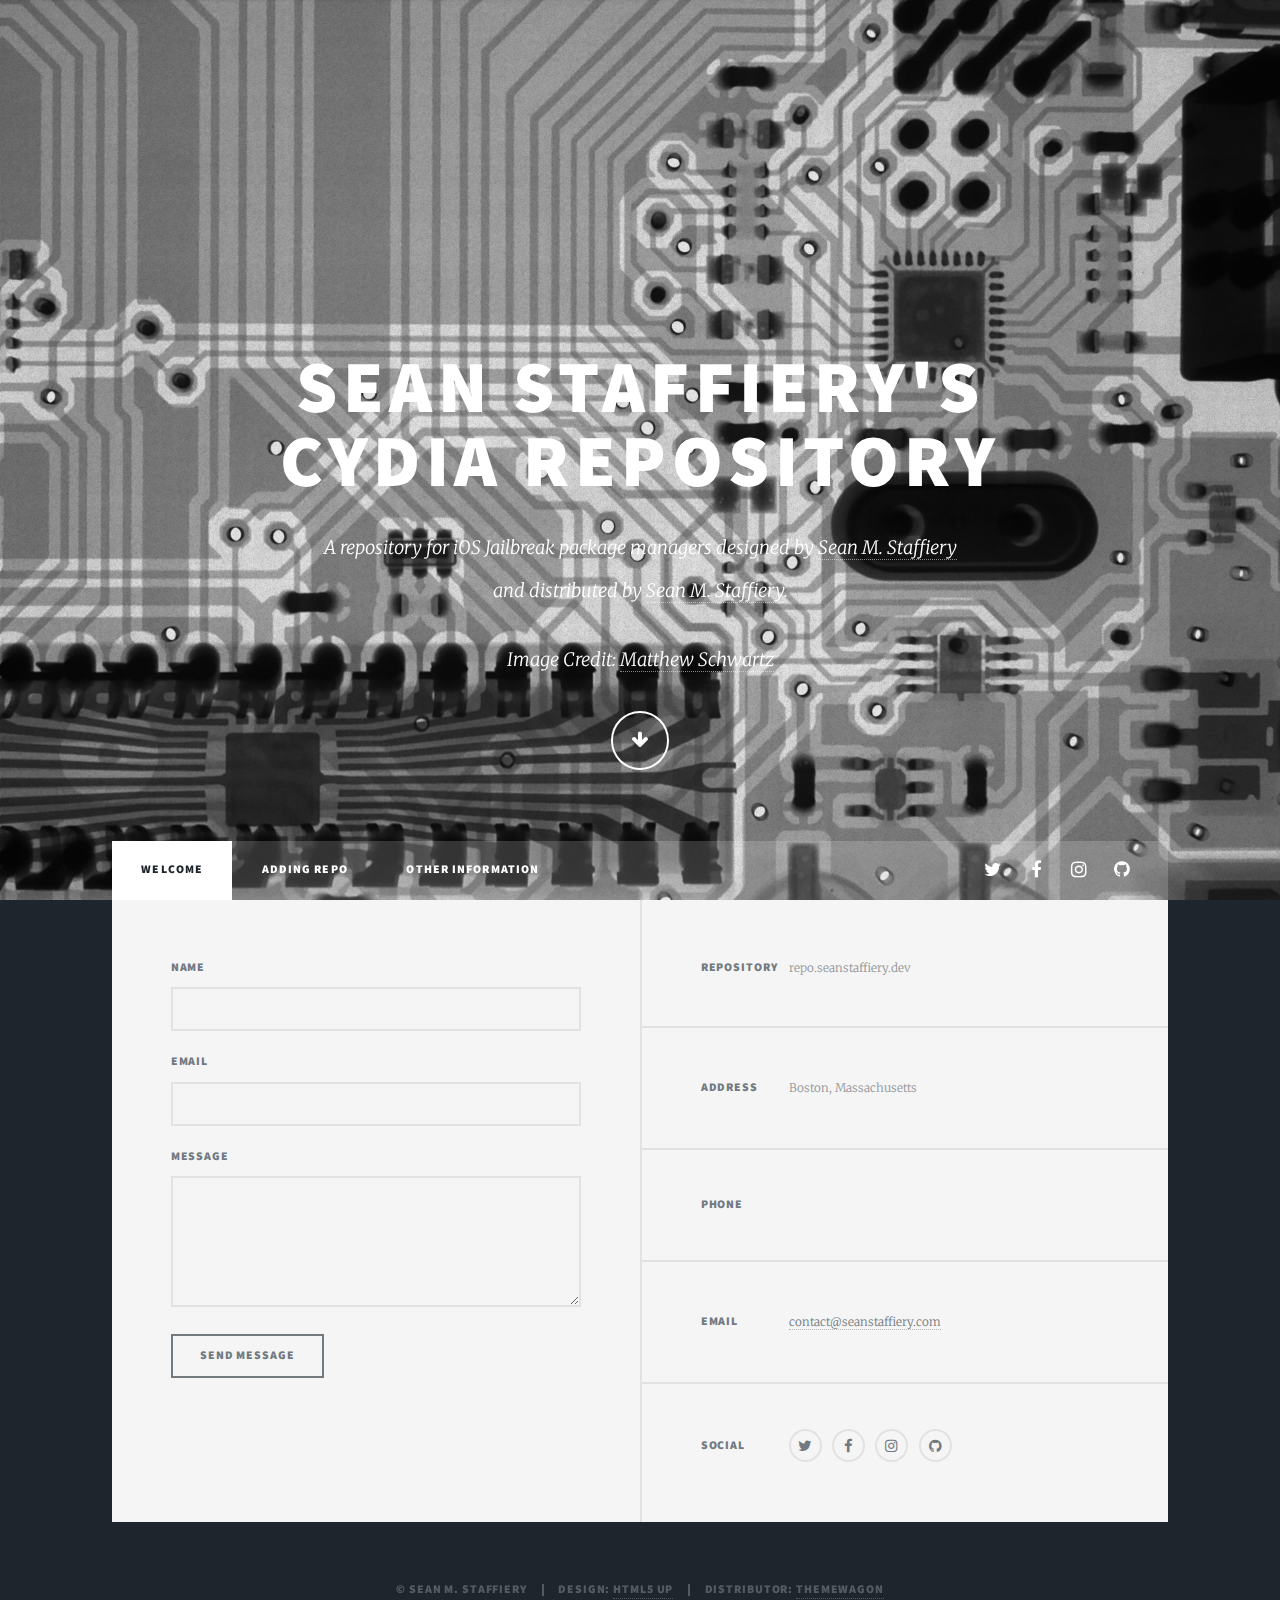
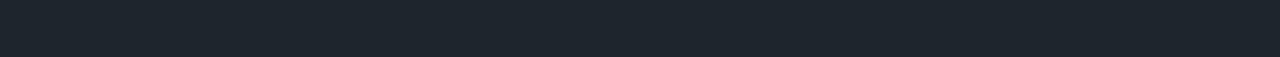
==== commit 74f29606: "Update index.html" ====
--- a/index.html
+++ b/index.html
@@ -23,7 +23,7 @@
 						Cydia Repository</h1>
 						<p>A repository for iOS Jailbreak package managers designed by <a href="https://seanstaffiery.com">Sean M. Staffiery</a><br />
 						and distributed by <a href="https://seanstaffiery.com">Sean M. Staffiery</a>.</p>
-						<p><span>Photo by <a href="https://unsplash.com/@cadop?utm_source=unsplash&amp;utm_medium=referral&amp;utm_content=creditCopyText">Mathew Schwartz</a> on <a href="https://unsplash.com/s/photos/technology?utm_source=unsplash&amp;utm_medium=referral&amp;utm_content=creditCopyText">Unsplash</a></span></p>
+						<p>Image Credit: <a href="https://unsplash.com/@cadop?utm_source=unsplash&utm_medium=referral&utm_content=creditCopyText">Matthew Schwartz</a></p>
 						<ul class="actions">
 							<li><a href="#header" class="button icon solo fa-arrow-down scrolly">Continue</a></li>
 						</ul>
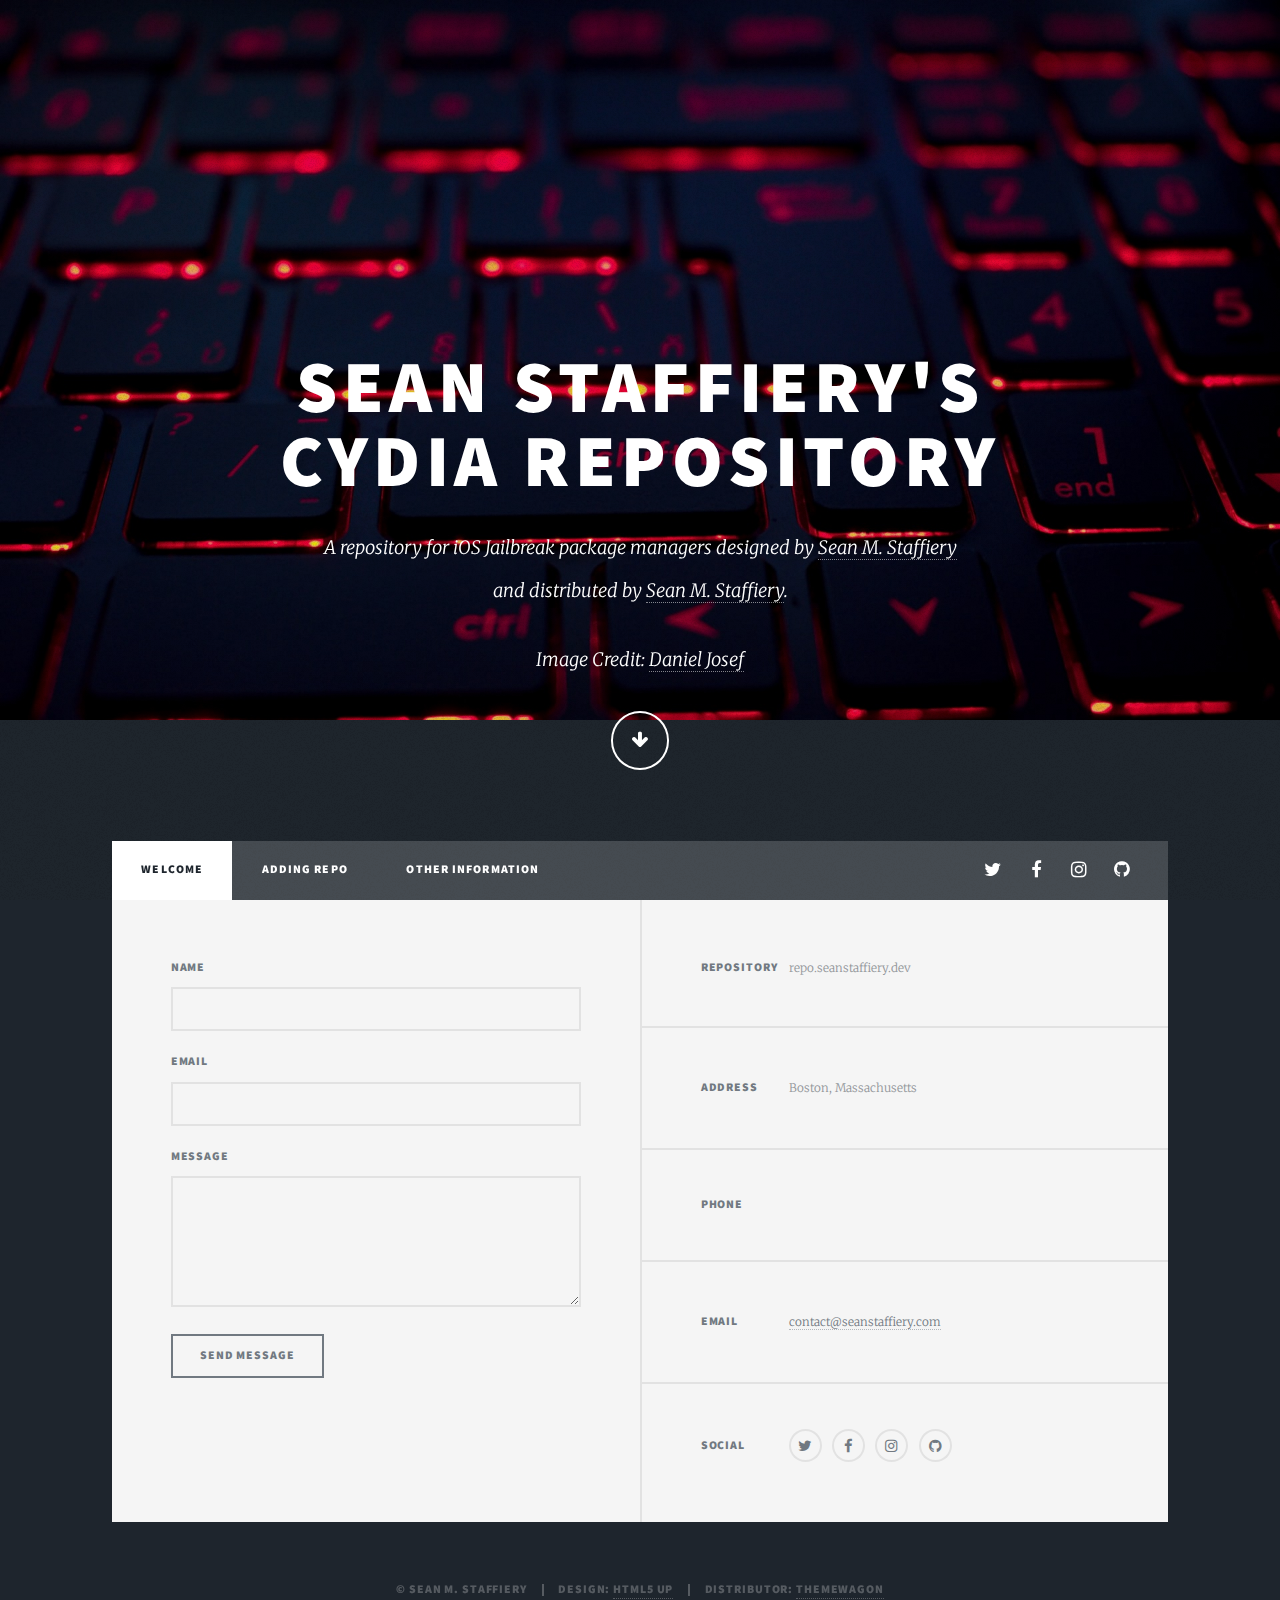
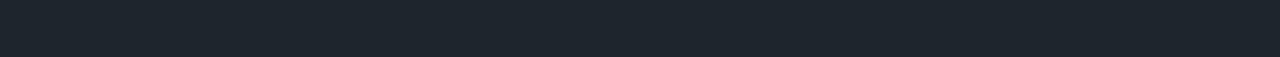
==== commit 9e2cd889: "Update index.html" ====
--- a/index.html
+++ b/index.html
@@ -23,7 +23,7 @@
 						Cydia Repository</h1>
 						<p>A repository for iOS Jailbreak package managers designed by <a href="https://seanstaffiery.com">Sean M. Staffiery</a><br />
 						and distributed by <a href="https://seanstaffiery.com">Sean M. Staffiery</a>.</p>
-						<p>Image Credit: <a href="https://unsplash.com/@cadop?utm_source=unsplash&utm_medium=referral&utm_content=creditCopyText">Matthew Schwartz</a></p>
+						<p>Image Credit: <a href="https://unsplash.com/@josef_photography?utm_source=unsplash&utm_medium=referral&utm_content=creditCopyText">Daniel Josef</a></p>
 						<ul class="actions">
 							<li><a href="#header" class="button icon solo fa-arrow-down scrolly">Continue</a></li>
 						</ul>
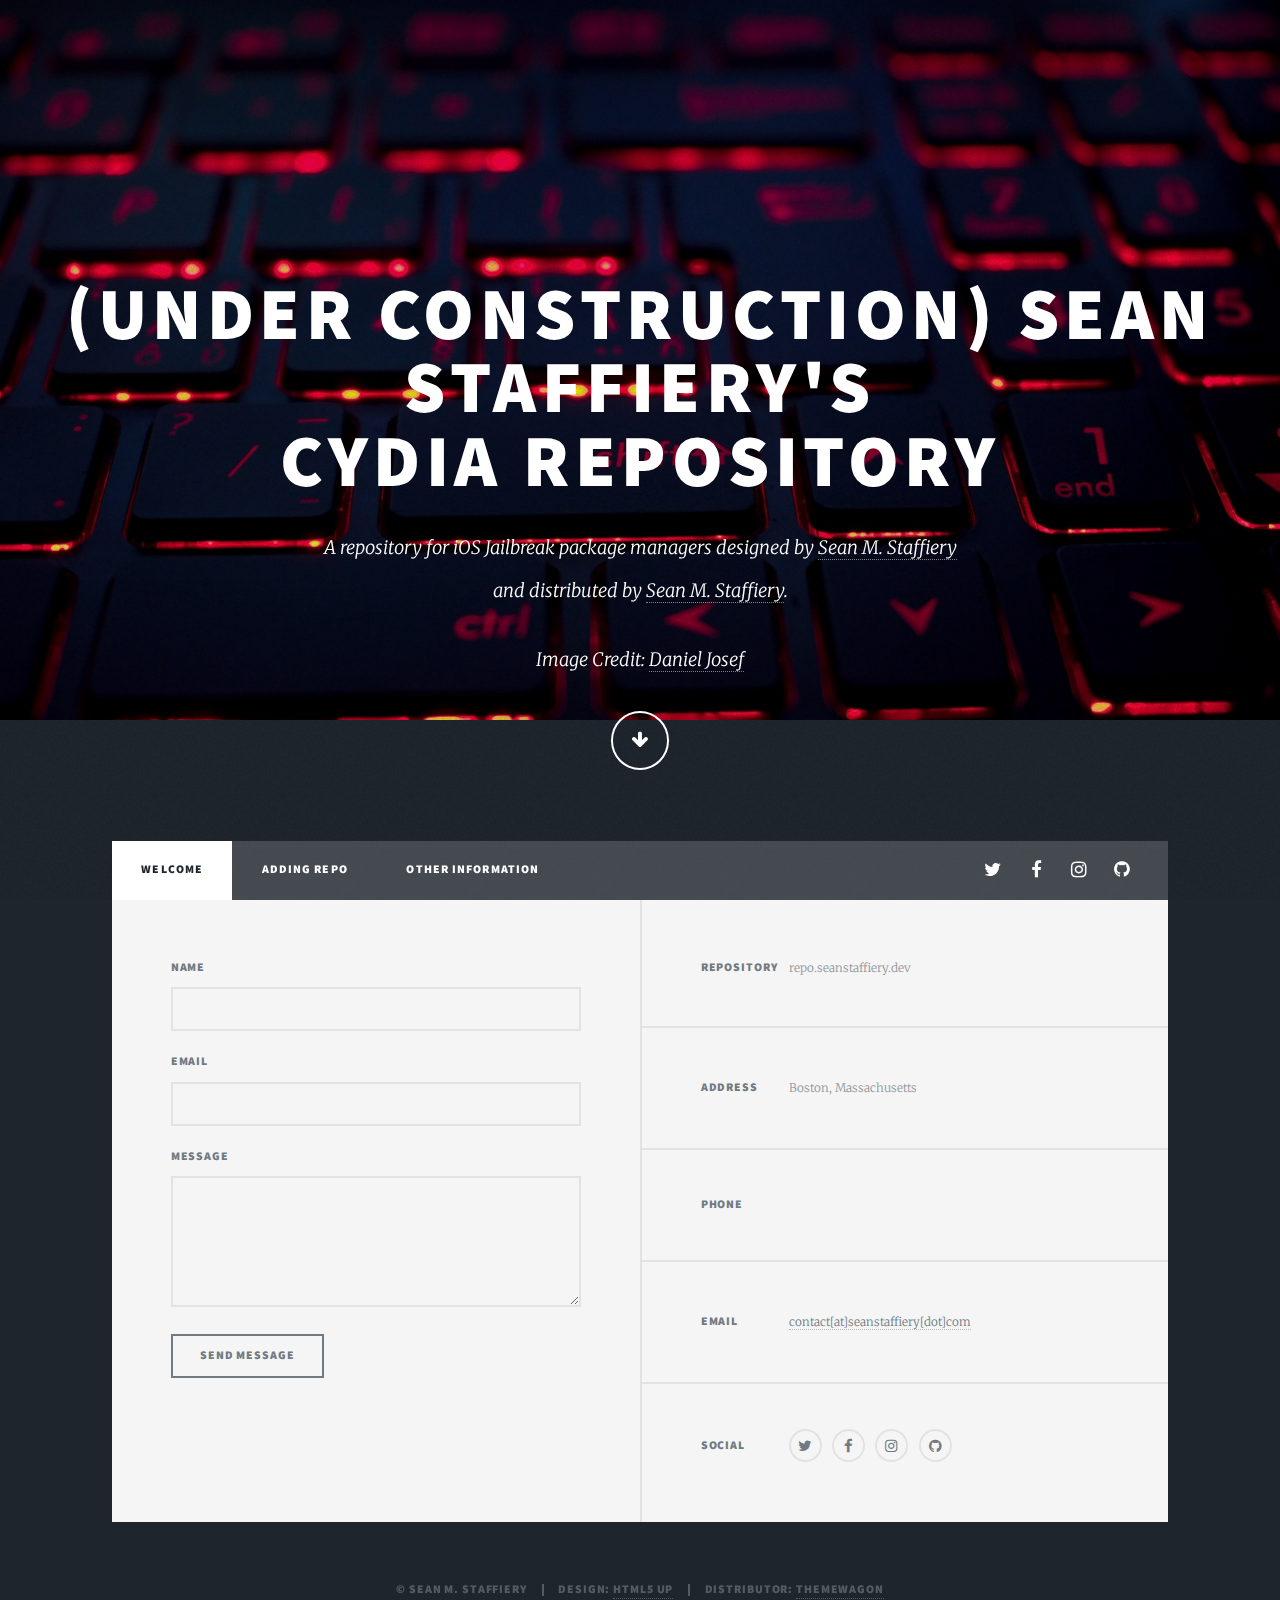
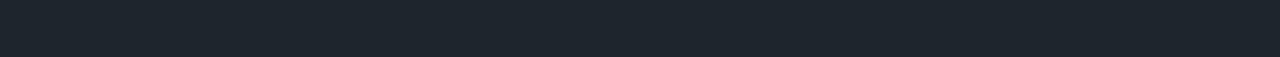
==== commit 42dcea3b: "Update index.html" ====
--- a/index.html
+++ b/index.html
@@ -6,7 +6,7 @@
 -->
 <html>
 	<head>
-		<title>Cydia Repo - Sean Staffiery</title>
+		<title>(Under Construction) Cydia Repo - Sean Staffiery</title>
 		<meta charset="utf-8" />
 		<meta name="viewport" content="width=device-width, initial-scale=1, user-scalable=no" />
 		<link rel="stylesheet" href="assets/css/main.css" />
@@ -19,7 +19,7 @@
 
 				<!-- Intro -->
 					<div id="intro">
-						<h1>Sean Staffiery's<br />
+						<h1>(Under Construction) Sean Staffiery's<br />
 						Cydia Repository</h1>
 						<p>A repository for iOS Jailbreak package managers designed by <a href="https://seanstaffiery.com">Sean M. Staffiery</a><br />
 						and distributed by <a href="https://seanstaffiery.com">Sean M. Staffiery</a>.</p>
@@ -85,7 +85,7 @@
 							</section>
 							<section>
 								<h3>Email</h3>
-								<p><a href="contact@seanstaffiery.com">contact@seanstaffiery.com</a></p>
+								<p><a href="contact@seanstaffiery.com">contact[at]seanstaffiery[dot]com</a></p>
 							</section>
 							<section>
 								<h3>Social</h3>
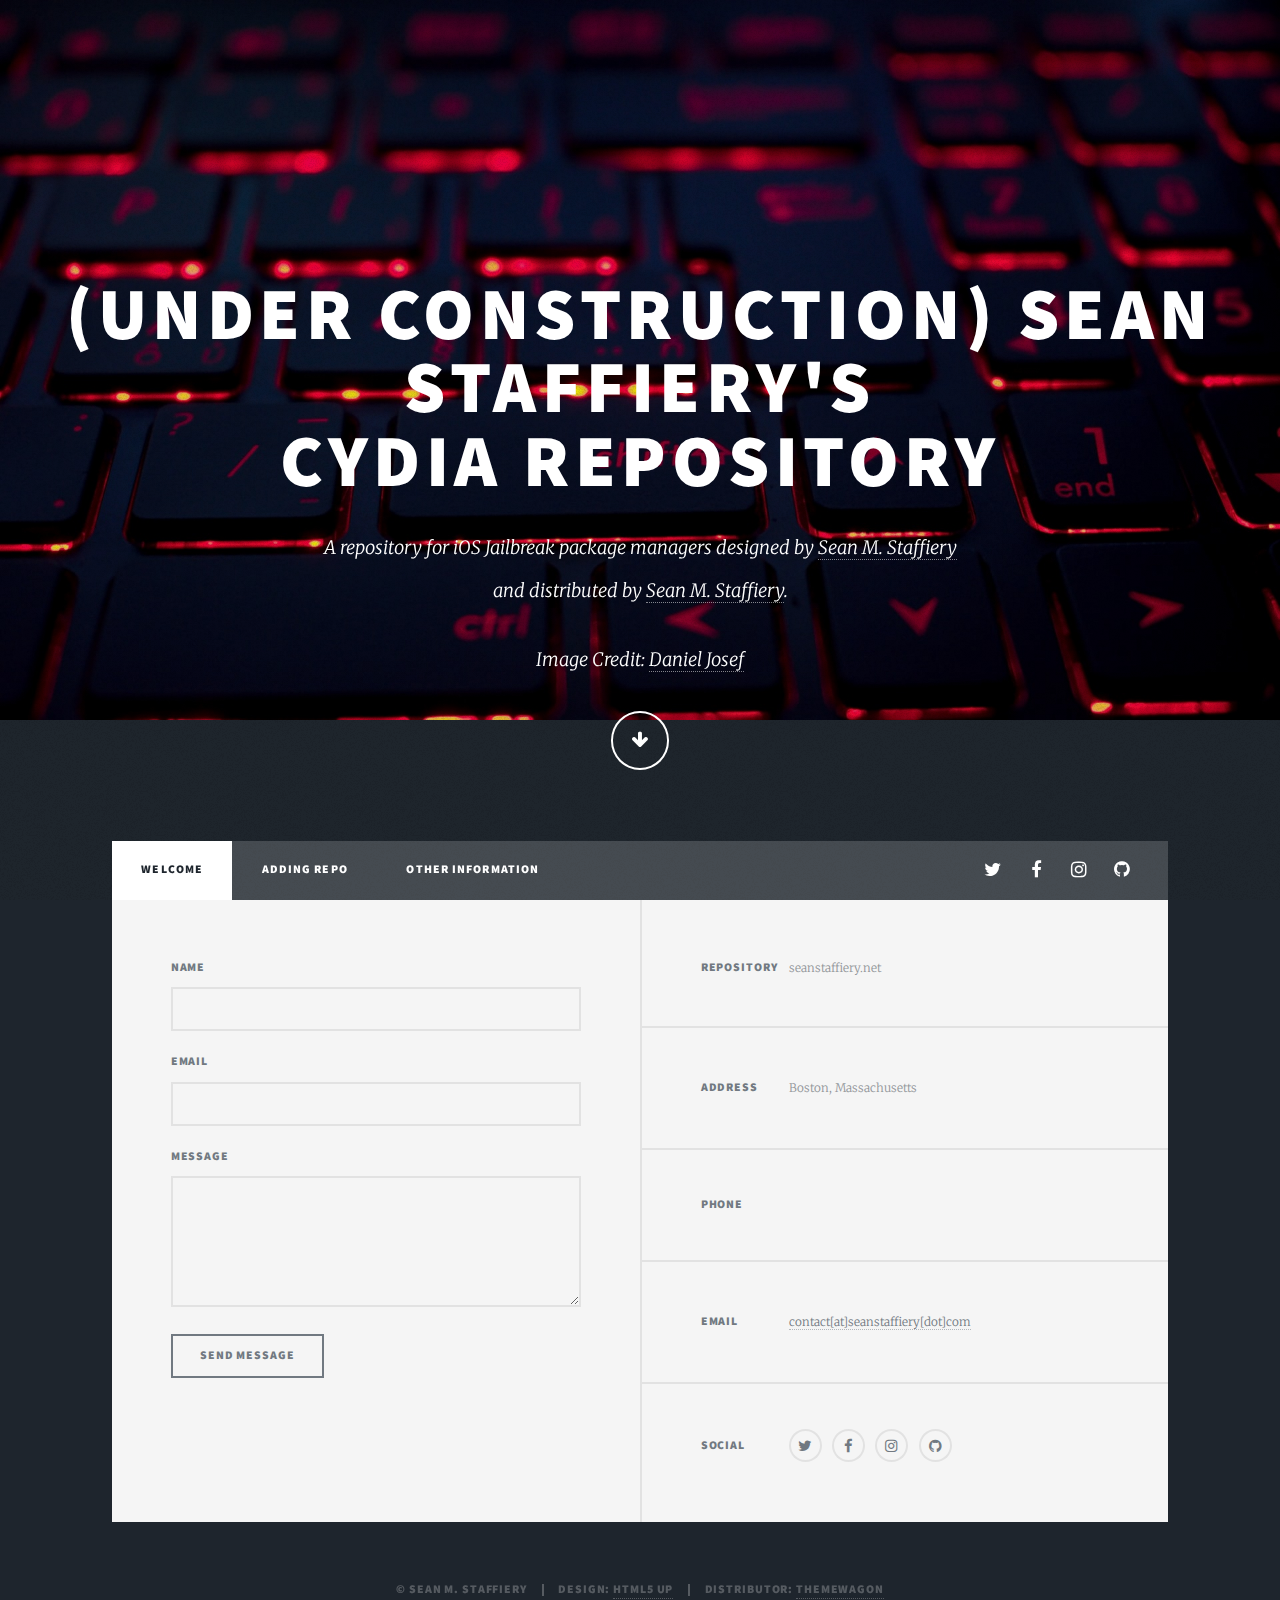
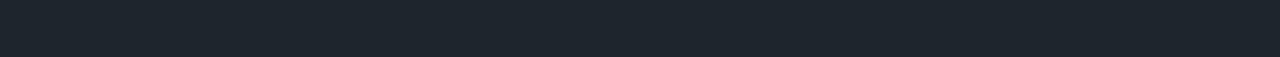
==== commit 977895fd: "Update index.html" ====
--- a/index.html
+++ b/index.html
@@ -73,7 +73,7 @@
 						<section class="split contact">
 							<section class="alt">
 								<h3>Repository</h3>
-								<p>repo.seanstaffiery.dev</p>
+								<p>seanstaffiery.net</p>
 							</section>
 							<section>
 								<h3>Address</h3>
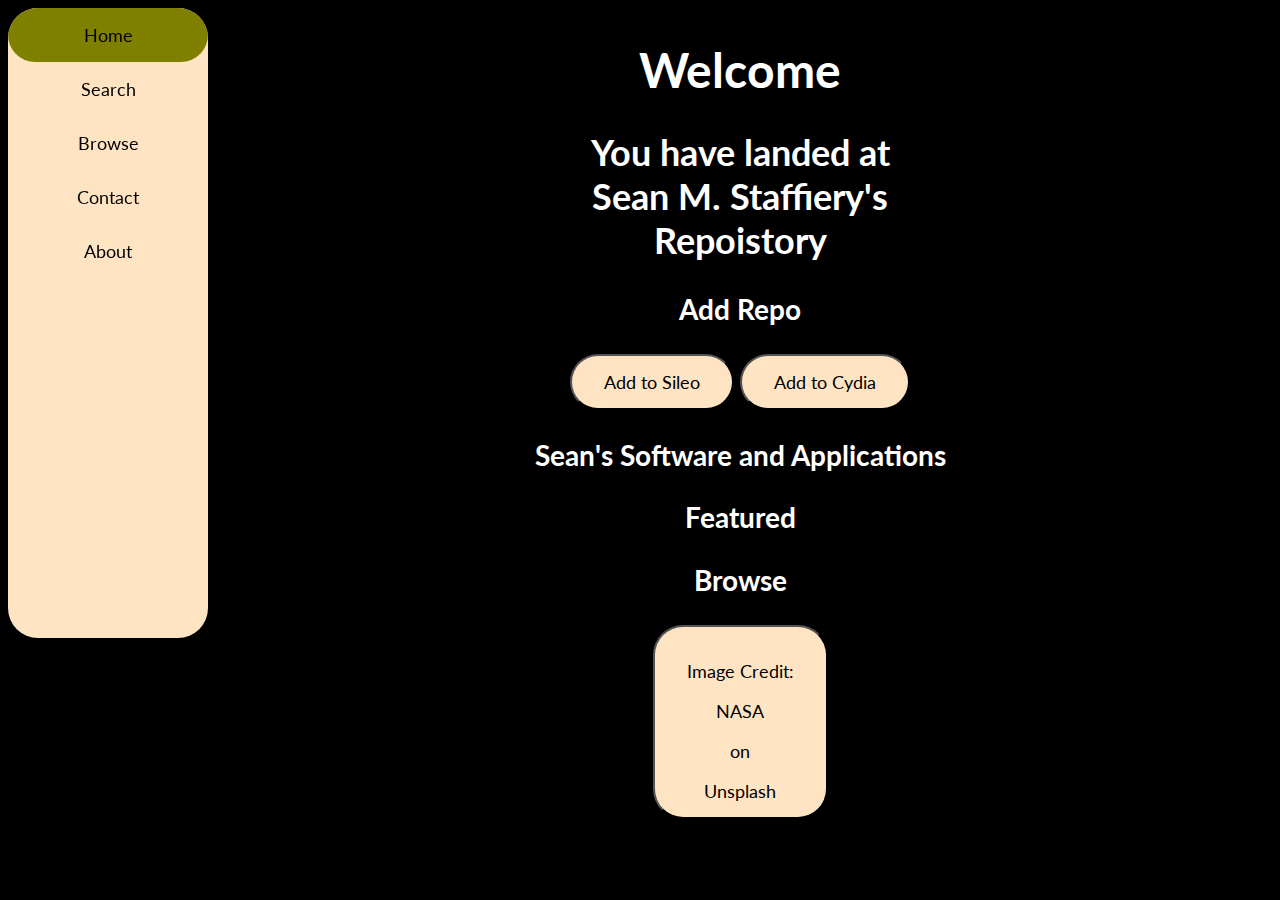
==== commit 5831b3d1: "Add files via upload" ====
--- a/index.html
+++ b/index.html
@@ -1,118 +1,42 @@
-<!DOCTYPE HTML>
-<!--
-	Massively by HTML5 UP
-	html5up.net | @ajlkn
-	Free for personal and commercial use under the CCA 3.0 license (html5up.net/license)
--->
-<html>
-	<head>
-		<title>(Under Construction) Cydia Repo - Sean Staffiery</title>
-		<meta charset="utf-8" />
-		<meta name="viewport" content="width=device-width, initial-scale=1, user-scalable=no" />
-		<link rel="stylesheet" href="assets/css/main.css" />
-		<noscript><link rel="stylesheet" href="assets/css/noscript.css" /></noscript>
-	</head>
-	<body class="is-loading">
-
-		<!-- Wrapper -->
-			<div id="wrapper" class="fade-in">
-
-				<!-- Intro -->
-					<div id="intro">
-						<h1>(Under Construction) Sean Staffiery's<br />
-						Cydia Repository</h1>
-						<p>A repository for iOS Jailbreak package managers designed by <a href="https://seanstaffiery.com">Sean M. Staffiery</a><br />
-						and distributed by <a href="https://seanstaffiery.com">Sean M. Staffiery</a>.</p>
-						<p>Image Credit: <a href="https://unsplash.com/@josef_photography?utm_source=unsplash&utm_medium=referral&utm_content=creditCopyText">Daniel Josef</a></p>
-						<ul class="actions">
-							<li><a href="#header" class="button icon solo fa-arrow-down scrolly">Continue</a></li>
-						</ul>
-					</div>
-
-				<!-- Header -->
-					<header id="header">
-						<a href="index.html" class="logo">Sean M. Staffiery</a>
-					</header>
-
-				<!-- Nav -->
-					<nav id="nav">
-						<ul class="links">
-							<li class="active"><a href="index.html">Welcome</a></li>
-							<li><a href="generic.html">Adding Repo</a></li>
-							<li><a href="elements.html">Other Information</a></li>
-						</ul>
-						<ul class="icons">
-							<li><a href="https://www.twitter.com/StaffierySean" class="icon fa-twitter"><span class="label">Twitter</span></a></li>
-							<li><a href="https://www.facebook.com/SeanMStaffiery" class="icon fa-facebook"><span class="label">Facebook</span></a></li>
-							<li><a href="https://www.instagram.com/SeanMStaffiery" class="icon fa-instagram"><span class="label">Instagram</span></a></li>
-							<li><a href="https://github.com/seanstaffiery" class="icon fa-github"><span class="label">GitHub</span></a></li>
-						</ul>
-					</nav>
-
-				<!-- Footer -->
-					<footer id="footer">
-						<section>
-							<form method="post" action="#">
-								<div class="field">
-									<label for="name">Name</label>
-									<input type="text" name="name" id="name" />
-								</div>
-								<div class="field">
-									<label for="email">Email</label>
-									<input type="text" name="email" id="email" />
-								</div>
-								<div class="field">
-									<label for="message">Message</label>
-									<textarea name="message" id="message" rows="3"></textarea>
-								</div>
-								<ul class="actions">
-									<li><input type="submit" value="Send Message" /></li>
-								</ul>
-							</form>
-						</section>
-						<section class="split contact">
-							<section class="alt">
-								<h3>Repository</h3>
-								<p>seanstaffiery.net</p>
-							</section>
-							<section>
-								<h3>Address</h3>
-								<p>Boston, Massachusetts</p>
-							</section>
-							<section>
-								<h3>Phone</h3>
-								<p><a href="#"></a></p>
-							</section>
-							<section>
-								<h3>Email</h3>
-								<p><a href="contact@seanstaffiery.com">contact[at]seanstaffiery[dot]com</a></p>
-							</section>
-							<section>
-								<h3>Social</h3>
-								<ul class="icons alt">
-									<li><a href="https://www.twitter.com/StaffierySean" class="icon alt fa-twitter"><span class="label">Twitter</span></a></li>
-									<li><a href="https://www.facebook.com/SeanMStaffiery" class="icon alt fa-facebook"><span class="label">Facebook</span></a></li>
-									<li><a href="https://www.instagram.com/SeanMStaffiery" class="icon alt fa-instagram"><span class="label">Instagram</span></a></li>
-									<li><a href="https://github.com/senastaffiery" class="icon alt fa-github"><span class="label">GitHub</span></a></li>
-								</ul>
-							</section>
-						</section>
-					</footer>
-
-				<!-- Copyright -->
-					<div id="copyright">
-						<ul><li>&copy; Sean M. Staffiery</li><li>Design: <a href="https://html5up.net">HTML5 UP</a></li><li>Distributor: <a href="https://themewagon.com">ThemeWagon</a></li></ul>
-					</div>
-
-			</div>
-
-		<!-- Scripts -->
-			<script src="assets/js/jquery.min.js"></script>
-			<script src="assets/js/jquery.scrollex.min.js"></script>
-			<script src="assets/js/jquery.scrolly.min.js"></script>
-			<script src="assets/js/skel.min.js"></script>
-			<script src="assets/js/util.js"></script>
-			<script src="assets/js/main.js"></script>
-
-	</body>
-</html>
+<!DOCTYPE html>
+
+<head>
+    <title>Sean M. Staffiery's Repository</title>
+    <link href="assets/css/style.css" rel="stylesheet" type="text/css">
+    <link rel="preconnect" href="https://fonts.gstatic.com">
+    <link href="https://fonts.googleapis.com/css2?family=Lato:wght@100;400&display=swap" rel="stylesheet">
+</head>
+<body>
+    <div class="sidebar">
+        <a class="active" href="#home">Home</a>
+        <a href="#search">Search</a>
+        <a href="#browse">Browse</a>
+        <a href="#contact">Contact</a>
+        <a href="#about">About</a>  
+    </div>
+    <div class="content">
+        <div class="header">
+            <h1>Welcome</h1>
+            <h2>You have landed at<br>Sean M. Staffiery's</br>Repoistory</h2>
+            <h3>Add Repo</h3>
+            <button type="button"><a href="cydia://url/https://cydia.saurik.com/api/share#?source=https://seanstaffiery.net/">Add to Sileo</a></button>
+            <button type="button"><a href="cydia://url/https://cydia.saurik.com/api/share#?source=https://seanstaffiery.net/">Add to Cydia</a></button>
+        </div>
+        <div class="text">
+            <h3>Sean's Software and Applications</h3>
+            <div class="sean">
+            </div>
+            <h3>Featured</h3>
+            <div class="featured">
+            </div>
+            <h3>Browse</h3>
+            <div class="browse">
+            </div>
+        
+        </div>
+        <div class="footer">
+            <button type="button"><p>Image Credit:</p><a href="https://unsplash.com/photos/Q1p7bh3SHj8">NASA</a><p>on</p><a href="https://unsplash.com/">Unsplash</a></button>
+        </div>
+    </div>
+</body>
+</html>--- a/assets/css/style.css
+++ b/assets/css/style.css
@@ -0,0 +1,112 @@
+body {
+    background-color: black;
+    background-image: url('https://images.unsplash.com/photo-1451187580459-43490279c0fa?ixid=MnwxMjA3fDB8MHxwaG90by1wYWdlfHx8fGVufDB8fHx8&ixlib=rb-1.2.1&auto=format&fit=crop&w=1052&q=80');
+    background-size: 1920px 1080px;
+    text-align: center;
+}
+.sidebar {
+    margin: 0;
+    padding: 0;
+    width: 200px;
+    background-color: bisque;
+    position: fixed;
+    height: 70%;
+    overflow: auto;
+    border-radius: 30px;
+  }
+  
+  .sidebar a {
+    display: block;
+    color: saddlebrown;
+    padding: 16px;
+    text-decoration: none;
+    border-radius: 30px;
+  }
+  .sidebar a.active {
+    background-color: olive;
+    color: black;
+  }
+  .sidebar a:hover:not(.active) {
+    background-color: olive;
+    color: black;
+  }
+
+  div.content {
+    margin-left: 200px;
+    padding: 1px 16px;
+    height: 800px;
+  }
+  @media screen and (max-width: 700px) {
+    .sidebar {
+      width: 100%;
+      height: auto;
+      position: relative;
+    }
+    .sidebar a {float: left;}
+    div.content {margin-left: 0;}
+  }
+
+  @media screen and (max-width: 400px) {
+    .sidebar a {
+      text-align: center;
+      float: none;
+    }
+  }
+ 
+.header {
+    font-family: Lato;
+    font-size: 24px;
+    text-align: center;
+    color: white;
+}
+button {
+    font-family: Lato;
+    font-weight: 400;
+    font-size: 18px;
+    background-color: bisque;
+    color: black;
+    padding: 15px 32px;
+    text-align: center;
+    text-decoration: none;
+    display: inline-block;
+    border-radius: 30px;
+}
+.text {
+    font-family: Lato;
+    font-size: 24px;
+    text-align: center;
+    color: white;  
+}
+
+.sean {
+    font-family: Lato;
+    font-size: 24px;
+    text-align: center;
+    color: white;  
+}
+.featured {
+    font-family: Lato;
+    font-size: 24px;
+    text-align: center;
+    color: white;  
+}
+.browse {
+    font-family: Lato;
+    font-size: 24px;
+    text-align: center;
+    color: white;  
+}
+a:link {
+    font-family: Lato;
+    font-weight: 400;
+    font-size: 18px;
+    color: black;
+    text-decoration: none;    
+}
+a:visited {
+    font-family: Lato;
+    font-weight: 400;
+    font-size: 18px;
+    color: black;
+    text-decoration: none;
+}